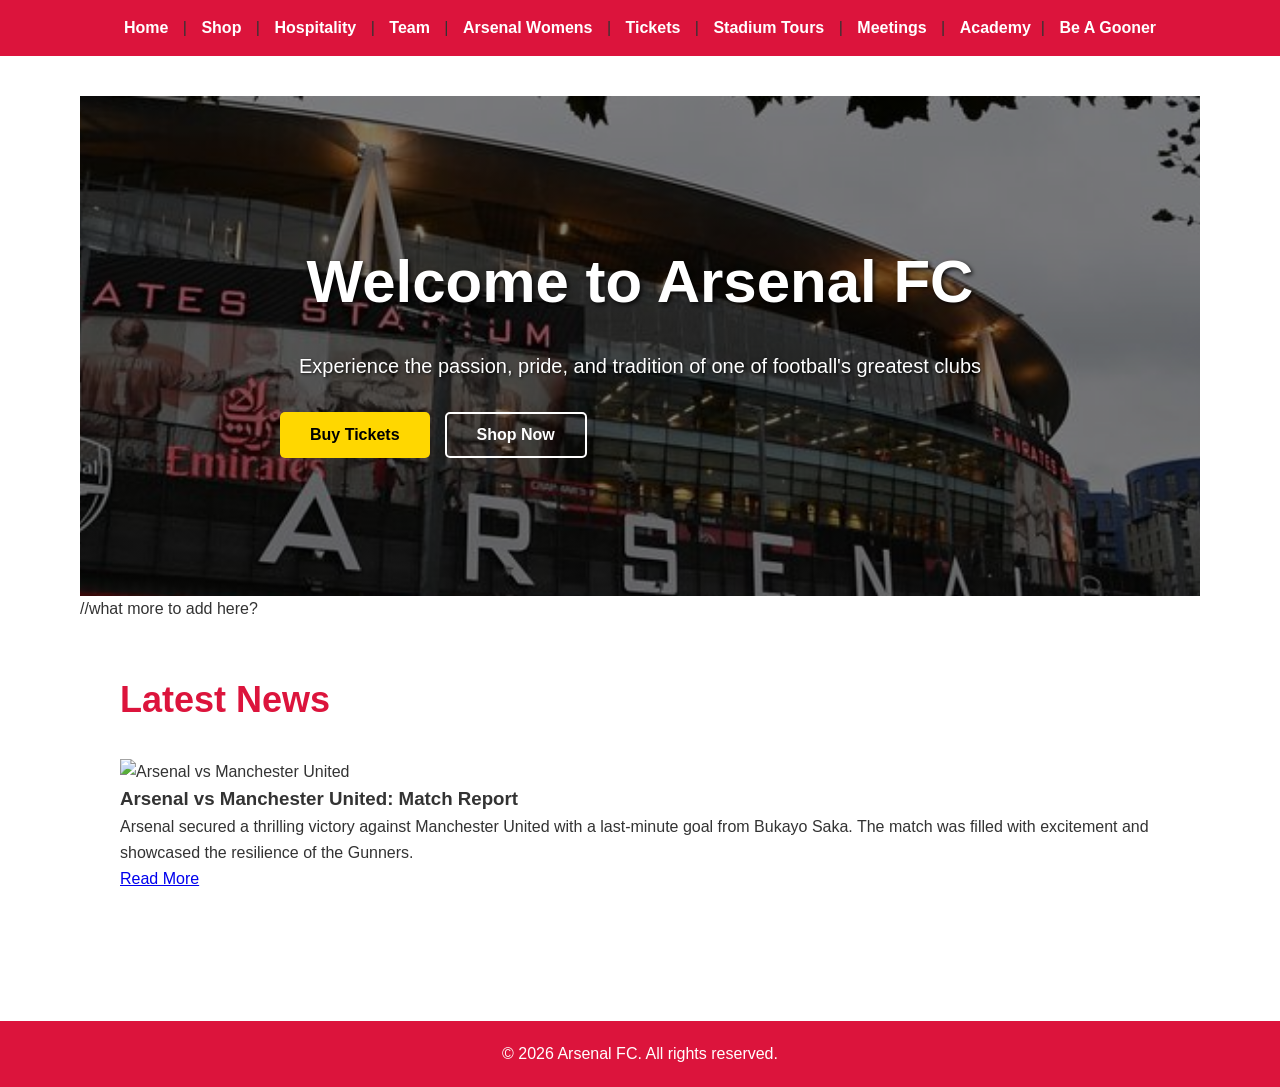
==== index.html @ 23698ad8 "adding pictures" ====
<!DOCTYPE html>
<html lang="en">
<head>
  <meta charset="UTF-8">
  <title>Home - Arsenal Website</title>
  <link rel="stylesheet" href="style.css">
</head>
<body>
  <nav>
    <a href="index.html">Home</a> |
    <a href="shop.html">Shop</a> |
    <a href="hospitality.html">Hospitality</a> |
    <a href="team.html">Team</a> |
    <a href="arsenal-womens.html">Arsenal Womens</a> |
    <a href="tickets.html">Tickets</a> |
    <a href="stadium-tours.html">Stadium Tours</a> |
    <a href="meetings.html">Meetings</a> |
    <a href="Academy.html">Academy</a>|
    <a href="Be A Gunner.html">Be A Gooner</a>
  </nav>
  
  <main>
    <!-- Hero Section -->
    <section class="hero">
      <div class="hero-content">
        <h1>Welcome to Arsenal FC</h1>
        <p>Experience the passion, pride, and tradition of one of football's greatest clubs</p>
        <div class="cta-buttons">
          <button class="btn btn-primary"><a href="tickets.html">Buy Tickets</a></button>
          <button class="btn btn-secondary"><a href="shop.html">Shop Now</a></button>
        </div>
      </div>
      <img src="/images/Arsenal emirates stadium 2021 ✌️😍.jpeg" alt="Arsenal Stadium" class="hero-image">
    </section>
    //what more to add here?
    <!-- Latest News Section -->
    <section class="latest-news">
      <h2>Latest News</h2>
      <div class="news-cards">
        <div class="news-card">
          <img src="/images/Arsenal vs Manchester United 2023.jpeg" alt="Arsenal vs Manchester United">
          <h3>Arsenal vs Manchester United: Match Report</h3>
          <p>Arsenal secured a thrilling victory against Manchester United with a last-minute goal from Bukayo Saka. The match was filled with excitement and showcased the resilience of the Gunners.</p>
          <a href="news1.html">Read More</a>
        </div>
      </div>
    </section>
  </main>

  <footer>
    <p>&copy; 2026 Arsenal FC. All rights reserved.</p>
  </footer>
</body>
</html>
---- style.css ----
/* ===== UNIVERSAL STYLES ===== */
* {
  margin: 0;
  padding: 0;
  box-sizing: border-box;
}

body {
  font-family: Arial, sans-serif;
  line-height: 1.6;
  color: #333;
}

/* ===== NAVIGATION STYLES ===== */
nav {
  background-color: #DC143C;
  padding: 15px;
  text-align: center;
}

nav a {
  color: white;
  text-decoration: none;
  margin: 0 10px;
  font-weight: bold;
}

nav a:hover {
  color: #FFD700;
}

/* ===== MAIN CONTENT ===== */
main {
  padding: 40px;
  max-width: 1200px;
  margin: 0 auto;
}

/* ===== HERO SECTION ===== */
.hero {
  display: flex;
  align-items: center;
  justify-content: center;
  background: linear-gradient(rgba(0, 0, 0, 0.5), rgba(0, 0, 0, 0.5)), url('images/Arsenal emirates stadium 2021 ✌️😍.jpeg') center/cover;
  background-attachment: fixed;
  color: white;
  padding: 100px 40px;
  min-height: 500px;
  text-align: center;
}

.hero-content {
  flex: 1;
  padding: 0 40px;
  max-width: 800px;
}

.hero h1 {
  font-size: 60px;
  margin-bottom: 20px;
  text-shadow: 2px 2px 4px rgba(0, 0, 0, 0.8);
}

.hero p {
  font-size: 20px;
  margin-bottom: 30px;
  text-shadow: 1px 1px 3px rgba(0, 0, 0, 0.8);
}

.hero-image {
  display: none;
}

/* ===== BUTTONS ===== */
.cta-buttons {
  display: flex;
  gap: 15px;
}

.btn {
  padding: 12px 30px;
  font-size: 16px;
  border: none;
  cursor: pointer;
  border-radius: 5px;
  font-weight: bold;
}

.btn a {
  text-decoration: none;
  color: inherit;
}

.btn-primary {
  background-color: #FFD700;
  color:  HEX #EF0107, RGB (239, 1, 7), CMYK (0, 100, 97, 6), Pantone PMS 2347 C;
}

.btn-primary:hover {
  background-color: #FFC700;
}

.btn-secondary {
  background-color: transparent;
  color: white;
  border: 2px solid white;
}

.btn-secondary:hover {
  background-color: white;
  color: #DC143C;
}

/* ===== SECTIONS ===== */
section {
  padding: 50px 40px;
}

section h2 {
  font-size: 36px;
  margin-bottom: 30px;
  color: #DC143C;
}

/* ===== QUICK LINKS SECTION ===== */
.quick-links {
  background-color: #f9f9f9;
}

.links-grid {
  display: grid;
  grid-template-columns: repeat(auto-fit, minmax(250px, 1fr));
  gap: 20px;
}

.link-card {
  background: white;
  padding: 30px;
  border-radius: 8px;
  box-shadow: 0 2px 10px rgba(0,0,0,0.1);
  transition: transform 0.3s;
  border-top: 4px solid #DC143C;
}

.link-card:hover {
  transform: translateY(-5px);
  box-shadow: 0 5px 20px rgba(0,0,0,0.2);
}

.link-card h3 {
  color: #DC143C;
  margin-bottom: 10px;
}

.link-card a {
  color: #DC143C;
  text-decoration: none;
  font-weight: bold;
  display: inline-block;
  margin-top: 15px;
}

.link-card a:hover {
  color: #B22234;
}

/* ===== UPCOMING MATCHES SECTION ===== */
.upcoming-matches {
  background-color: white;
}

.match-list {
  display: grid;
  grid-template-columns: repeat(auto-fit, minmax(280px, 1fr));
  gap: 20px;
}

.match-card {
  background: white;
  border-left: 5px solid #DC143C;
  padding: 20px;
  border-radius: 5px;
  box-shadow: 0 2px 5px rgba(0,0,0,0.1);
}

.match-date {
  color: #DC143C;
  font-weight: bold;
  margin-bottom: 10px;
}

.match-teams {
  font-size: 18px;
  font-weight: bold;
  color: #DC143C;
  margin-bottom: 8px;
}

.match-competition {
  color: #666;
  font-size: 14px;
}

/* ===== PHOTO GALLERY SECTION ===== */
.photo-gallery {
  background-color: #f9f9f9;
}

.gallery-grid {
  display: grid;
  grid-template-columns: repeat(auto-fit, minmax(280px, 1fr));
  gap: 20px;
}

.gallery-item {
  border-radius: 8px;
  overflow: hidden;
  box-shadow: 0 2px 10px rgba(0,0,0,0.15);
  transition: transform 0.3s, box-shadow 0.3s;
}

.gallery-item:hover {
  transform: scale(1.05);
  box-shadow: 0 5px 20px rgba(0,0,0,0.25);
}

.gallery-item img {
  width: 100%;
  height: 250px;
  object-fit: cover;
  display: block;
}

.gallery-item h3 {
  padding: 15px;
  background: white;
  color: #DC143C;
  margin: 0;
  text-align: center;
  font-size: 16px;
  font-weight: bold;
}

/* ===== FEATURED NEWS SECTION ===== */
.featured-news {
  background-color: #f4f4f4;
}

.featured-news article {
  background: white;
  padding: 30px;
  border-radius: 8px;
  box-shadow: 0 2px 5px rgba(0,0,0,0.1);
}

.featured-news h3 {
  margin-bottom: 10px;
  color: #DC143C;
}

.featured-news a {
  color: #DC143C;
  text-decoration: none;
  font-weight: bold;
}

.featured-news a:hover {
  text-decoration: underline;
}

.news-image {
  width: 100%;
  height: 300px;
  object-fit: cover;
  border-radius: 5px;
  margin-bottom: 20px;
}

/* ===== FEATURED PLAYERS SECTION ===== */
.featured-players {
  background-color: #f9f9f9;
}

.players-grid {
  display: grid;
  grid-template-columns: repeat(auto-fit, minmax(220px, 1fr));
  gap: 25px;
}

.player-card {
  background: white;
  border-radius: 8px;
  overflow: hidden;
  box-shadow: 0 2px 10px rgba(0,0,0,0.1);
  transition: transform 0.3s;
  text-align: center;
  position: relative;
  border-top: 4px solid #DC143C;
}

.player-card:hover {
  transform: translateY(-10px);
  box-shadow: 0 5px 20px rgba(0,0,0,0.2);
}

.player-card img {
  width: 100%;
  height: 250px;
  object-fit: cover;
  display: block;
}

.player-card h3 {
  color: #DC143C;
  margin: 15px 0 5px 0;
  font-size: 18px;
}

.player-card p {
  color: #666;
  margin: 0 0 10px 0;
  font-weight: bold;
}

.player-card .number {
  display: inline-block;
  background-color: #DC143C;
  color: white;
  padding: 8px 15px;
  border-radius: 50%;
  font-weight: bold;
  font-size: 18px;
  margin-bottom: 15px;
}

/* ===== FOOTER ===== */
footer {
  background-color: #DC143C;
  color: white;
  text-align: center;
  padding: 20px;
  margin-top: 40px;
}
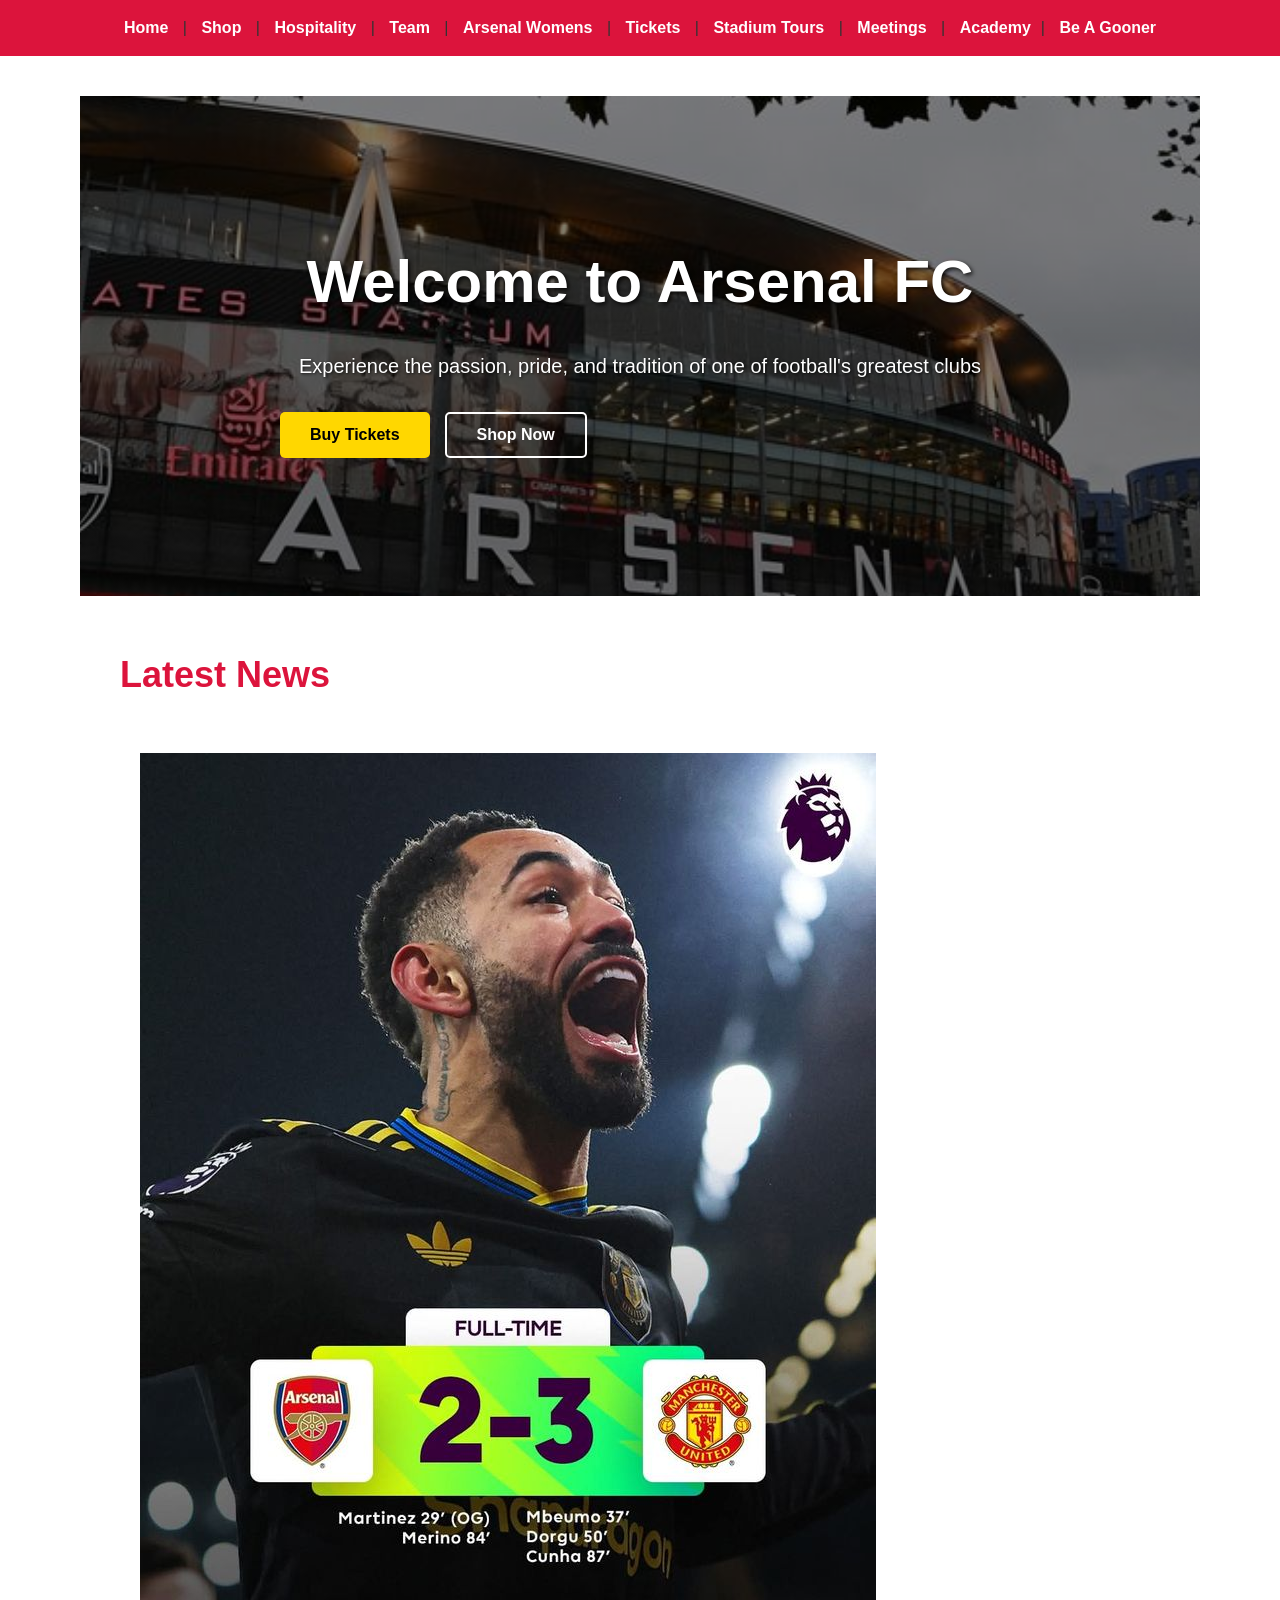
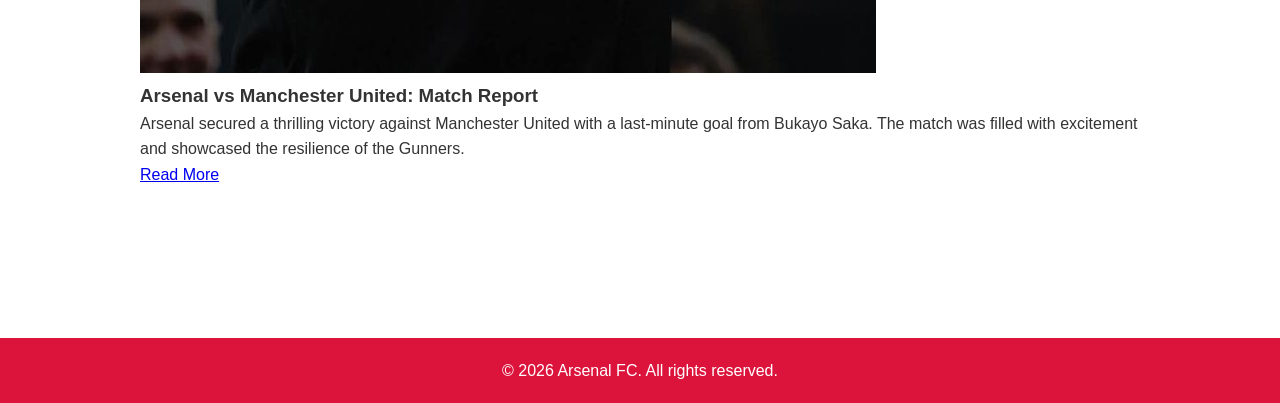
==== commit a8d71b53: "adding news section" ====
--- a/index.html
+++ b/index.html
@@ -32,13 +32,12 @@
       </div>
       <img src="/images/Arsenal emirates stadium 2021 ✌️😍.jpeg" alt="Arsenal Stadium" class="hero-image">
     </section>
-    //what more to add here?
     <!-- Latest News Section -->
     <section class="latest-news">
       <h2>Latest News</h2>
       <div class="news-cards">
         <div class="news-card">
-          <img src="/images/Arsenal vs Manchester United 2023.jpeg" alt="Arsenal vs Manchester United">
+          <img src="/images/download (3).jpeg" alt="Arsenal vs Manchester United">
           <h3>Arsenal vs Manchester United: Match Report</h3>
           <p>Arsenal secured a thrilling victory against Manchester United with a last-minute goal from Bukayo Saka. The match was filled with excitement and showcased the resilience of the Gunners.</p>
           <a href="news1.html">Read More</a>
--- a/style.css
+++ b/style.css
@@ -341,3 +341,10 @@
   padding: 20px;
   margin-top: 40px;
 }
+/* ===== news cards== */
+.news-cards {
+  display: grid;
+  grid-template-columns: repeat(auto-fit, minmax(300px, 1fr));
+  gap: 20px;
+  padding: 20px;
+}
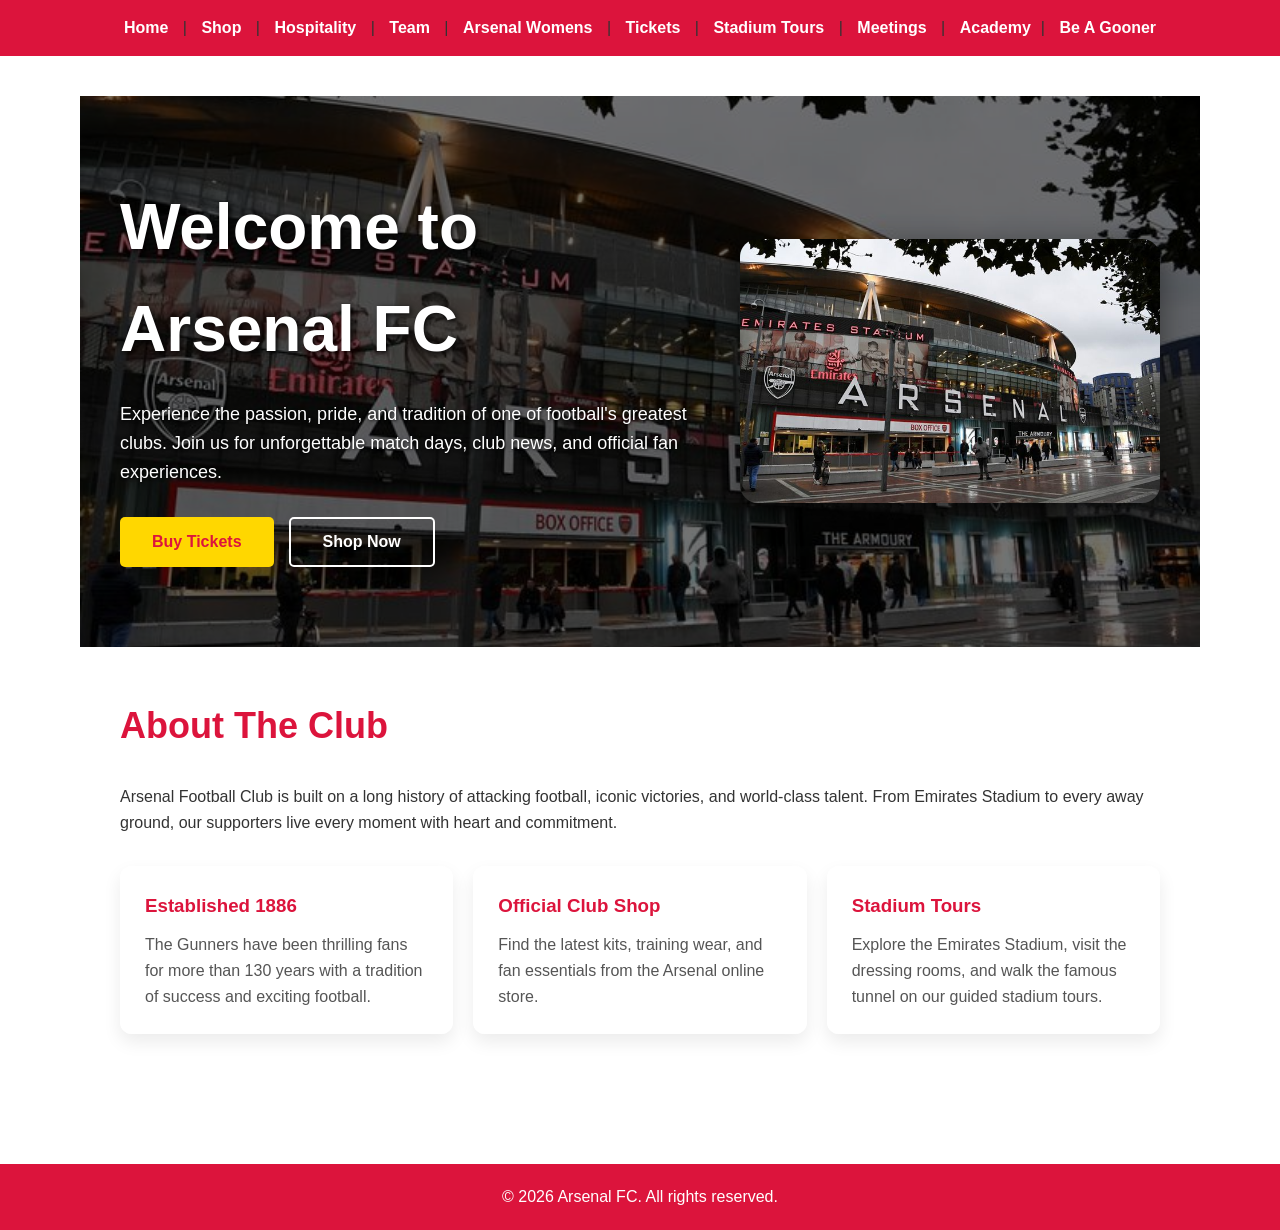
==== commit d477add1: "Adding of club overview" ====
--- a/index.html
+++ b/index.html
@@ -24,24 +24,36 @@
     <section class="hero">
       <div class="hero-content">
         <h1>Welcome to Arsenal FC</h1>
-        <p>Experience the passion, pride, and tradition of one of football's greatest clubs</p>
+        <p>Experience the passion, pride, and tradition of one of football's greatest clubs. Join us for unforgettable match days, club news, and official fan experiences.</p>
         <div class="cta-buttons">
           <button class="btn btn-primary"><a href="tickets.html">Buy Tickets</a></button>
           <button class="btn btn-secondary"><a href="shop.html">Shop Now</a></button>
         </div>
       </div>
-      <img src="/images/Arsenal emirates stadium 2021 ✌️😍.jpeg" alt="Arsenal Stadium" class="hero-image">
+      <img src="images/Arsenal emirates stadium 2021 ✌️😍.jpeg" alt="Arsenal Stadium" class="hero-image">
     </section>
-    <!-- Latest News Section -->
-    <section class="latest-news">
-      <h2>Latest News</h2>
-      <div class="news-cards">
-        <div class="news-card">
-          <img src="/images/download (3).jpeg" alt="Arsenal vs Manchester United">
-          <h3>Arsenal vs Manchester United: Match Report</h3>
-          <p>Arsenal secured a thrilling victory against Manchester United with a last-minute goal from Bukayo Saka. The match was filled with excitement and showcased the resilience of the Gunners.</p>
-          <a href="news1.html">Read More</a>
+
+    <!-- Club Overview -->
+    <section class="club-overview">
+      <h2>About The Club</h2>
+      <p>Arsenal Football Club is built on a long history of attacking football, iconic victories, and world-class talent. From Emirates Stadium to every away ground, our supporters live every moment with heart and commitment.</p>
+      <div class="overview-grid">
+        <div class="overview-card">
+          <h3>Established 1886</h3>
+          <p>The Gunners have been thrilling fans for more than 130 years with a tradition of success and exciting football.</p>
         </div>
+        <div class="overview-card">
+          <h3>Official Club Shop</h3>
+          <p>Find the latest kits, training wear, and fan essentials from the Arsenal online store.</p>
+        </div>
+        <div class="overview-card">
+          <h3>Stadium Tours</h3>
+          <p>Explore the Emirates Stadium, visit the dressing rooms, and walk the famous tunnel on our guided stadium tours.</p>
+        </div>
+      </div>
+    </section>
+
+   
       </div>
     </section>
   </main>
--- a/style.css
+++ b/style.css
@@ -41,49 +41,60 @@
   display: flex;
   align-items: center;
   justify-content: center;
-  background: linear-gradient(rgba(0, 0, 0, 0.5), rgba(0, 0, 0, 0.5)), url('images/Arsenal emirates stadium 2021 ✌️😍.jpeg') center/cover;
-  background-attachment: fixed;
-  color: white;
-  padding: 100px 40px;
-  min-height: 500px;
-  text-align: center;
+  gap: 40px;
+  background: linear-gradient(rgba(0, 0, 0, 0.55), rgba(0, 0, 0, 0.55)), url('images/Arsenal emirates stadium 2021 ✌️😍.jpeg') center/cover;
+  color: white;
+  padding: 80px 40px;
+  min-height: 520px;
+  text-align: left;
 }
 
 .hero-content {
   flex: 1;
-  padding: 0 40px;
-  max-width: 800px;
+  max-width: 700px;
 }
 
 .hero h1 {
-  font-size: 60px;
+  font-size: clamp(40px, 5vw, 64px);
   margin-bottom: 20px;
-  text-shadow: 2px 2px 4px rgba(0, 0, 0, 0.8);
+  text-shadow: 2px 2px 6px rgba(0, 0, 0, 0.85);
 }
 
 .hero p {
-  font-size: 20px;
+  font-size: 18px;
   margin-bottom: 30px;
+  max-width: 620px;
   text-shadow: 1px 1px 3px rgba(0, 0, 0, 0.8);
 }
 
 .hero-image {
-  display: none;
+  width: 420px;
+  max-width: 45%;
+  border-radius: 18px;
+  box-shadow: 0 10px 30px rgba(0, 0, 0, 0.45);
+  display: block;
 }
 
 /* ===== BUTTONS ===== */
 .cta-buttons {
   display: flex;
+  flex-wrap: wrap;
   gap: 15px;
 }
 
 .btn {
-  padding: 12px 30px;
+  padding: 14px 32px;
   font-size: 16px;
   border: none;
   cursor: pointer;
   border-radius: 5px;
   font-weight: bold;
+  transition: transform 0.2s ease, box-shadow 0.2s ease;
+}
+
+.btn:hover {
+  transform: translateY(-2px);
+  box-shadow: 0 8px 18px rgba(0, 0, 0, 0.18);
 }
 
 .btn a {
@@ -93,11 +104,63 @@
 
 .btn-primary {
   background-color: #FFD700;
-  color:  HEX #EF0107, RGB (239, 1, 7), CMYK (0, 100, 97, 6), Pantone PMS 2347 C;
+  color: #DC143C;
 }
 
 .btn-primary:hover {
-  background-color: #FFC700;
+  background-color: #FFC400;
+}
+
+.btn-secondary {
+  background-color: transparent;
+  color: white;
+  border: 2px solid white;
+}
+
+.btn-secondary:hover {
+  background-color: white;
+  color: #DC143C;
+}
+
+/* ===== CLUB OVERVIEW ===== */
+.club-overview .overview-grid {
+  display: grid;
+  grid-template-columns: repeat(auto-fit, minmax(240px, 1fr));
+  gap: 20px;
+  margin-top: 30px;
+}
+
+.overview-card {
+  background: rgba(255, 255, 255, 0.95);
+  padding: 25px;
+  border-radius: 12px;
+  box-shadow: 0 8px 18px rgba(0, 0, 0, 0.08);
+}
+
+.overview-card h3 {
+  margin-bottom: 12px;
+  color: #DC143C;
+}
+
+.overview-card p {
+  color: #555;
+}
+
+@media (max-width: 900px) {
+  .hero {
+    flex-direction: column;
+    text-align: center;
+    padding: 60px 20px;
+  }
+
+  .hero-image {
+    max-width: 100%;
+    width: auto;
+  }
+
+  nav {
+    padding: 20px 10px;
+  }
 }
 
 .btn-secondary {
@@ -117,7 +180,7 @@
 }
 
 section h2 {
-  font-size: 36px;
+  font-size: clamp(28px, 3vw, 36px);
   margin-bottom: 30px;
   color: #DC143C;
 }
@@ -342,7 +405,7 @@
   margin-top: 40px;
 }
 /* ===== news cards== */
-.news-cards {
+.news-card {
   display: grid;
   grid-template-columns: repeat(auto-fit, minmax(300px, 1fr));
   gap: 20px;
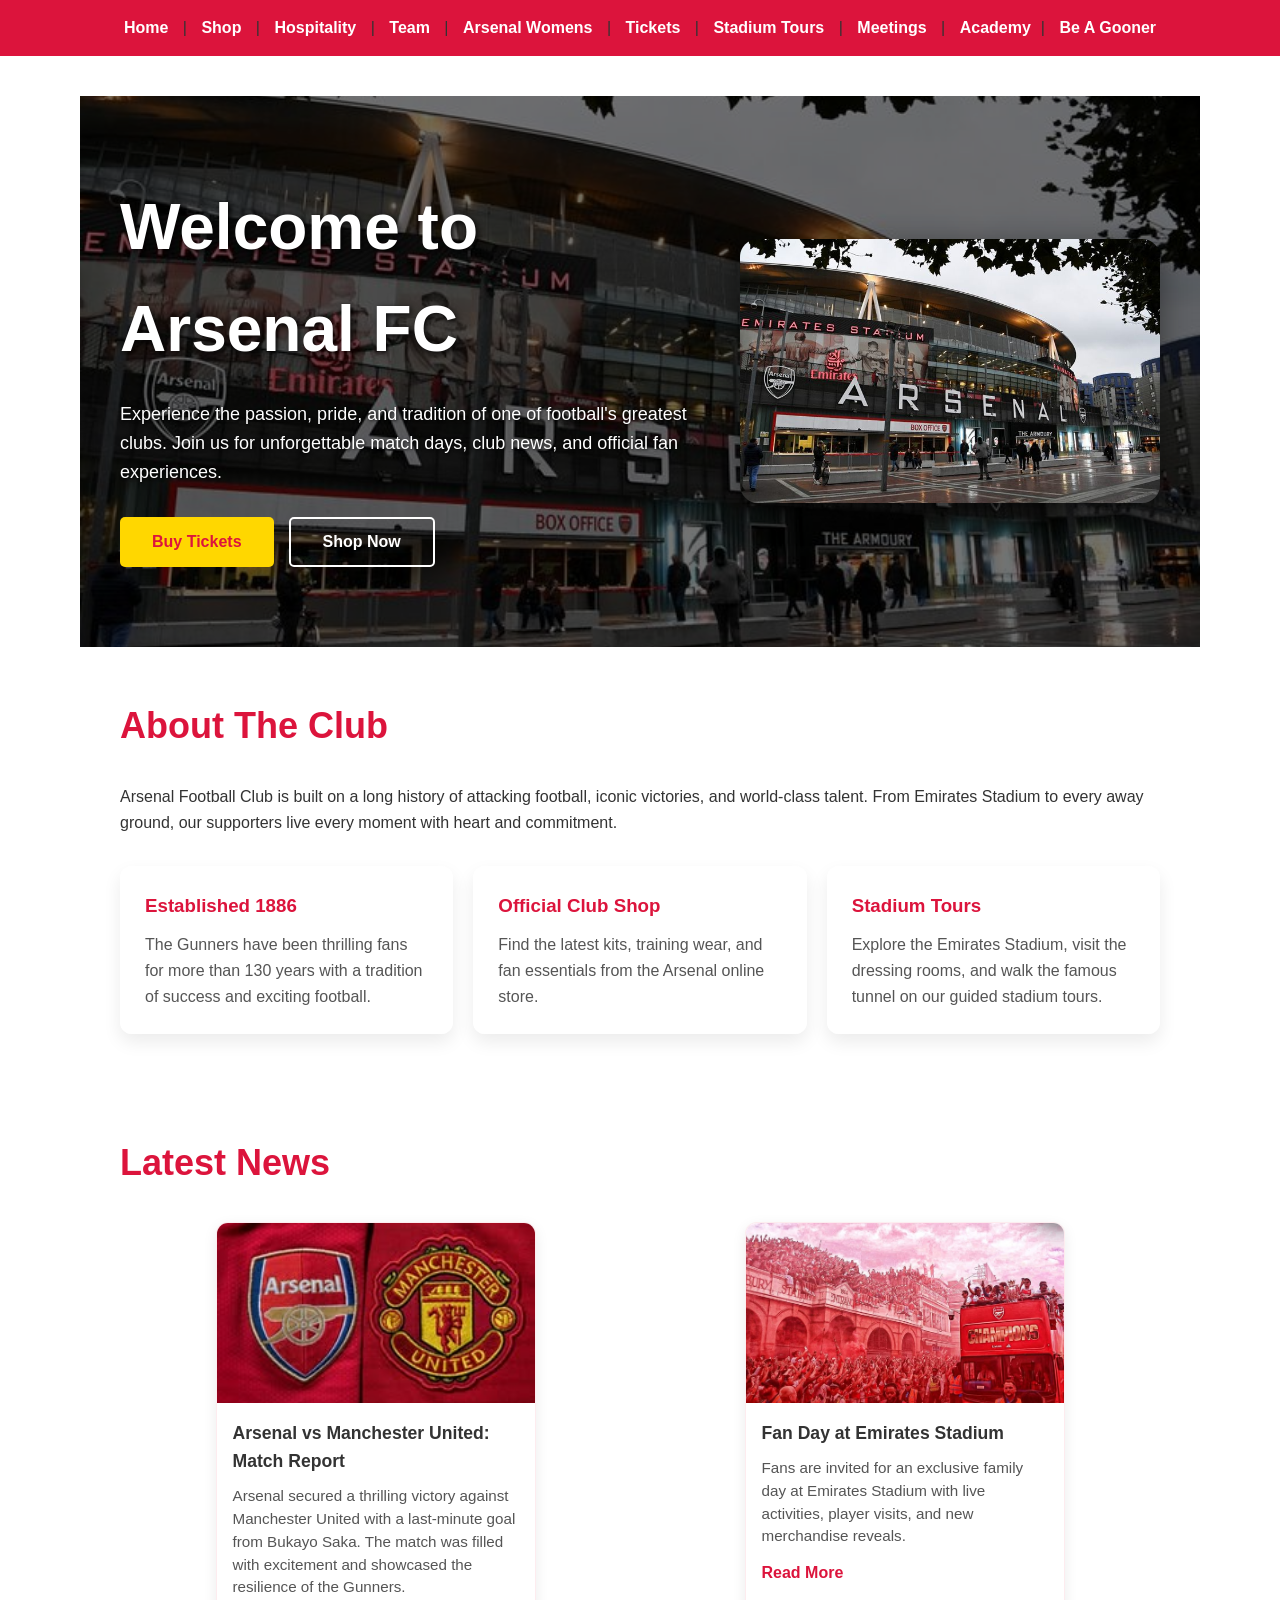
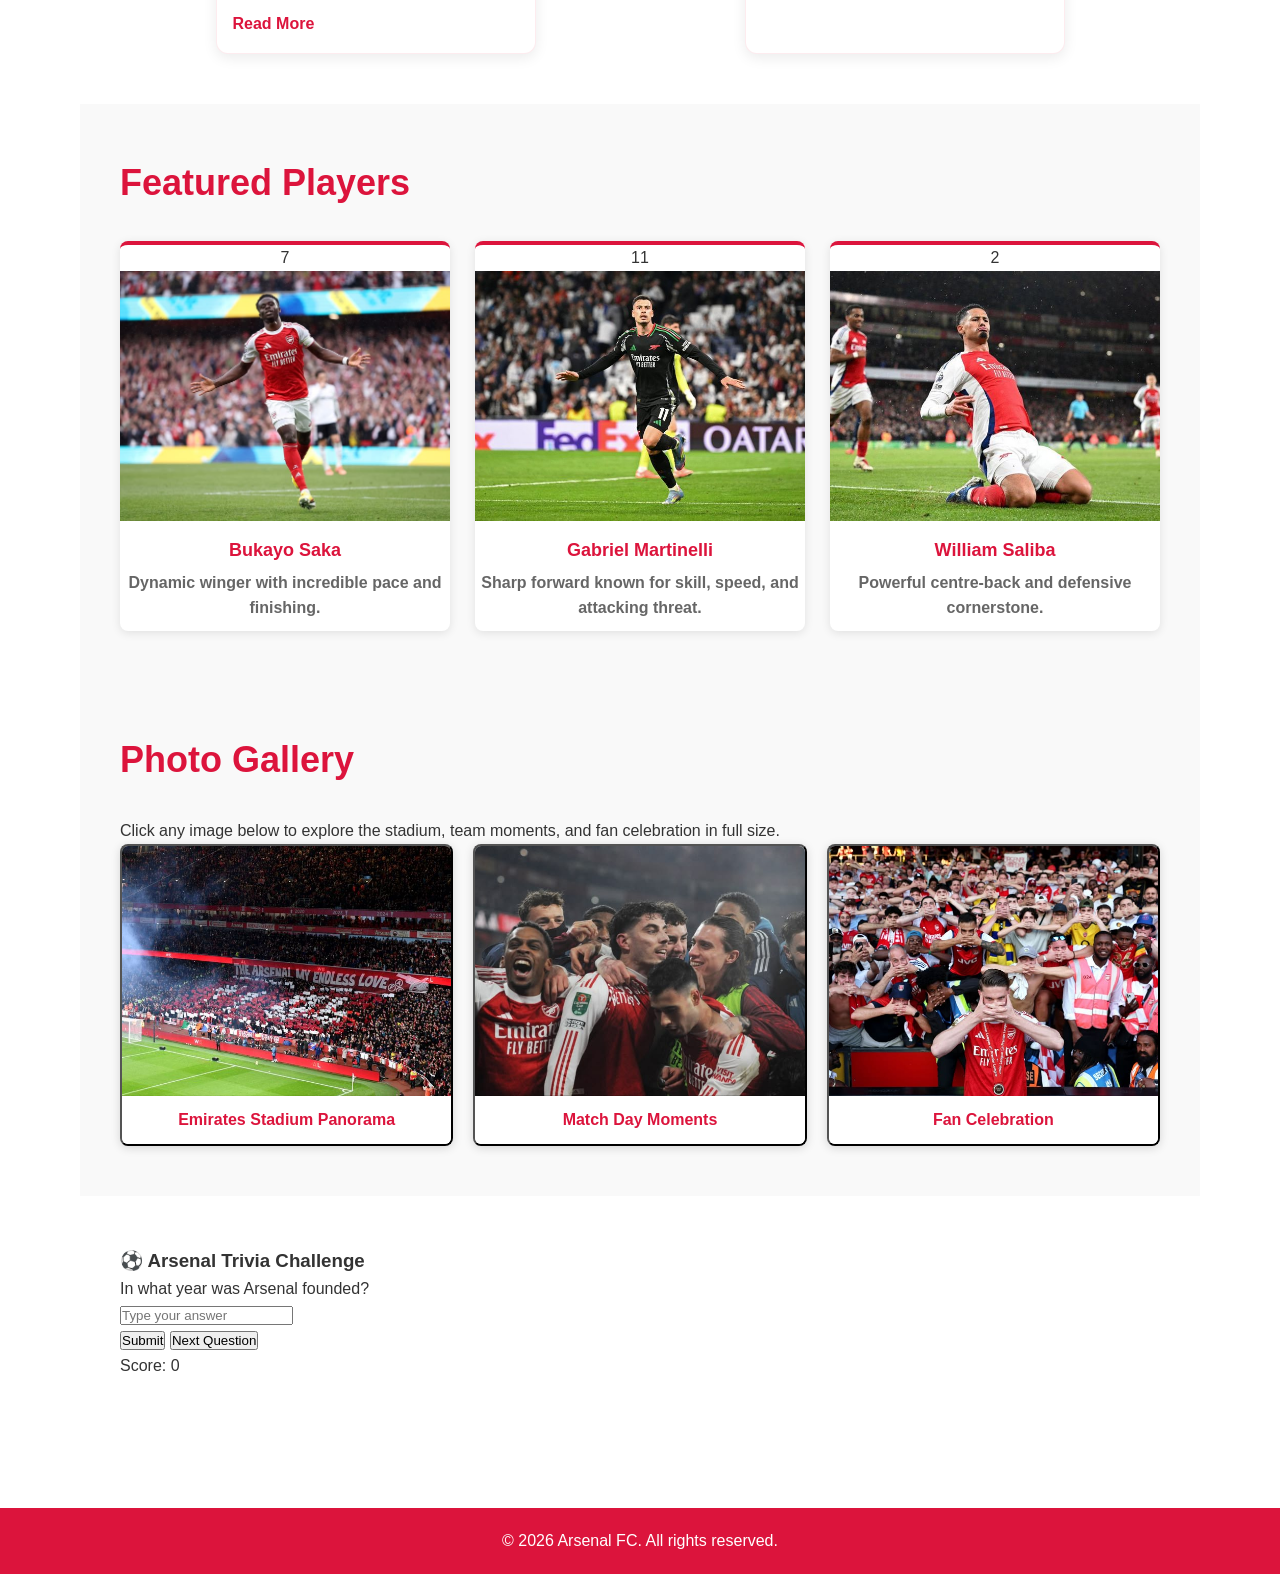
==== commit d0898b4f: "Adding picyures" ====
--- a/index.html
+++ b/index.html
@@ -52,14 +52,197 @@
         </div>
       </div>
     </section>
-
-   
-      </div>
-    </section>
+    <!-- Latest News Section -->
+     <!-- can the cards be smaller? can you fix it-->
+    <section class="latest-news">
+      <h2>Latest News</h2>
+      <div class="news-cards">
+        <article class="news-card">
+          <img src="images/'Way off it' - Man Utd and Arsenal urged to___.jpeg" alt="Arsenal vs Manchester United">
+          <div class="news-copy">
+            <h3>Arsenal vs Manchester United: Match Report</h3>
+            <p>Arsenal secured a thrilling victory against Manchester United with a last-minute goal from Bukayo Saka. The match was filled with excitement and showcased the resilience of the Gunners.</p>
+            <a href="news1.html">Read More</a>
+          </div>
+        </article>
+        <article class="news-card">
+          <img src="images/download (55).jpeg" alt="Emirates Stadium atmosphere">
+          <div class="news-copy">
+            <h3>Fan Day at Emirates Stadium</h3>
+            <p>Fans are invited for an exclusive family day at Emirates Stadium with live activities, player visits, and new merchandise reveals.</p>
+            <a href="news2.html">Read More</a>
+          </div>
+        </article>
+      </div>
+    </section>
+
+    <section class="featured-players">
+      <h2>Featured Players</h2>
+      <div class="players-grid">
+        <div class="player-card">
+          <span class="player-number">7</span>
+          <img src="images/bukayo saka.jpeg" alt="Bukayo Saka">
+          <h3>Bukayo Saka</h3>
+          <p>Dynamic winger with incredible pace and finishing.</p>
+        </div>
+        <div class="player-card">
+          <span class="player-number">11</span>
+          <img src="images/download (53).jpeg" alt="Gabriel Martinelli">
+          <h3>Gabriel Martinelli</h3>
+          <p>Sharp forward known for skill, speed, and attacking threat.</p>
+        </div>
+        <div class="player-card">
+          <span class="player-number">2</span>
+          <img src="images/Saliba.jpeg" alt="William Saliba">
+          <h3>William Saliba</h3>
+          <p>Powerful centre-back and defensive cornerstone.</p>
+        </div>
+      </div>
+    </section>
+
+    <section class="photo-gallery">
+      <h2>Photo Gallery</h2>
+      <p>Click any image below to explore the stadium, team moments, and fan celebration in full size.</p>
+      <div class="gallery-grid">
+        <button class="gallery-item" data-image="images/Arsenal emirates stadium 2021 ✌️😍.jpeg" data-title="Emirates Stadium Panorama">
+          <img src="images/download (54).jpeg" alt="Emirates Stadium Panorama">
+          <h3>Emirates Stadium Panorama</h3>
+        </button>
+        <button class="gallery-item" data-image="images/download (3).jpeg" data-title="Match Day Moments">
+          <img src="images/My f_cking football club_ ❤️🤍.jpeg" alt="Match Day Moments">
+          <h3>Match Day Moments</h3>
+        </button>
+        <button class="gallery-item" data-image="images/Emirates stadium Arsenal.jpeg" data-title="Fan Celebration">
+          <img src="images/COLD_ 🥶🇸🇪.jpeg" alt="Fan Celebration">
+          <h3>Fan Celebration</h3>
+        </button>
+      </div>
+    </section>
+
+<section class="fan-zone">
+    <div class="fan-card">
+        <h3>⚽ Arsenal Trivia Challenge</h3>
+
+        <p id="question"></p>
+
+        <input type="text" id="answer" placeholder="Type your answer">
+
+        <br>
+
+        <button onclick="checkAnswer()">Submit</button>
+        <button onclick="nextQuestion()">Next Question</button>
+
+        <p id="result"></p>
+
+        <div id="score">
+            Score: <span id="scoreValue">0</span>
+        </div>
+    </div>
+</section>
+
+<script>
+const trivia = [
+    {
+        question: "In what year was Arsenal founded?",
+        answer: "1886"
+    },
+    {
+        question: "What is Arsenal's home stadium called?",
+        answer: "emirates stadium"
+    },
+    {
+        question: "Which city is Arsenal based in?",
+        answer: "london"
+    },
+    {
+        question: "What are Arsenal fans often called?",
+        answer: "gunners"
+    },
+    {
+        question: "What color is Arsenal's traditional home kit?",
+        answer: "red"
+    }
+];
+
+let currentQuestion = 0;
+let score = 0;
+
+function loadQuestion() {
+    document.getElementById("question").textContent =
+        trivia[currentQuestion].question;
+}
+
+function checkAnswer() {
+    const userAnswer =
+        document.getElementById("answer").value.toLowerCase().trim();
+
+    const result = document.getElementById("result");
+
+    if (userAnswer === trivia[currentQuestion].answer) {
+        result.textContent = "✅ Correct!";
+        result.className = "correct";
+        score++;
+        document.getElementById("scoreValue").textContent = score;
+    } else {
+        result.textContent =
+            "❌ Incorrect. Correct answer: " +
+            trivia[currentQuestion].answer;
+        result.className = "incorrect";
+    }
+}
+
+function nextQuestion() {
+    currentQuestion = Math.floor(Math.random() * trivia.length);
+
+    document.getElementById("answer").value = "";
+    document.getElementById("result").textContent = "";
+
+    loadQuestion();
+}
+
+loadQuestion();
+</script>
   </main>
+
+  <div class="gallery-overlay hidden" id="galleryOverlay">
+    <div class="gallery-modal">
+      <button class="gallery-close" id="galleryClose">×</button>
+      <img id="galleryOverlayImage" src="" alt="Gallery Preview">
+      <p id="galleryOverlayCaption"></p>
+    </div>
+  </div>
 
   <footer>
     <p>&copy; 2026 Arsenal FC. All rights reserved.</p>
   </footer>
+
+  <script>
+    const galleryItems = document.querySelectorAll('.gallery-item');
+    const overlay = document.getElementById('galleryOverlay');
+    const overlayImage = document.getElementById('galleryOverlayImage');
+    const overlayCaption = document.getElementById('galleryOverlayCaption');
+    const galleryClose = document.getElementById('galleryClose');
+
+    galleryItems.forEach(item => {
+      item.addEventListener('click', () => {
+        const src = item.dataset.image;
+        const title = item.dataset.title;
+        overlayImage.src = src;
+        overlayImage.alt = title;
+        overlayCaption.textContent = title;
+        overlay.classList.remove('hidden');
+      });
+    });
+
+    galleryClose.addEventListener('click', () => {
+      overlay.classList.add('hidden');
+    });
+
+    overlay.addEventListener('click', event => {
+      if (event.target === overlay) {
+        overlay.classList.add('hidden');
+      }
+    });
+  </script>
 </body>
 </html>
--- a/style.css
+++ b/style.css
@@ -65,6 +65,26 @@
   margin-bottom: 30px;
   max-width: 620px;
   text-shadow: 1px 1px 3px rgba(0, 0, 0, 0.8);
+}
+
+.hero-tag {
+  display: inline-block;
+  margin-bottom: 18px;
+  padding: 8px 16px;
+  border-radius: 999px;
+  background: rgba(255, 255, 255, 0.15);
+  color: #FFD700;
+  border: 1px solid rgba(255, 255, 255, 0.35);
+  text-transform: uppercase;
+  font-size: 13px;
+  letter-spacing: 0.08em;
+}
+
+.hero-image-frame {
+  display: flex;
+  justify-content: center;
+  align-items: center;
+  width: 420px;
 }
 
 .hero-image {
@@ -404,10 +424,105 @@
   padding: 20px;
   margin-top: 40px;
 }
-/* ===== news cards== */
+
+.gallery-overlay {
+  position: fixed;
+  inset: 0;
+  display: flex;
+  align-items: center;
+  justify-content: center;
+  background: rgba(0, 0, 0, 0.85);
+  padding: 20px;
+  z-index: 100;
+}
+
+.gallery-modal {
+  position: relative;
+  max-width: 1000px;
+  width: 100%;
+  background: #111;
+  padding: 20px;
+  border-radius: 16px;
+  box-shadow: 0 20px 60px rgba(0, 0, 0, 0.5);
+}
+
+.gallery-close {
+  position: absolute;
+  top: 18px;
+  right: 18px;
+  width: 42px;
+  height: 42px;
+  border: none;
+  border-radius: 50%;
+  background: rgba(255, 255, 255, 0.1);
+  color: white;
+  font-size: 28px;
+  cursor: pointer;
+}
+
+.gallery-modal img {
+  width: 100%;
+  height: auto;
+  display: block;
+  border-radius: 12px;
+}
+
+.gallery-modal p {
+  margin-top: 16px;
+  color: white;
+  font-size: 18px;
+  text-align: center;
+}
+
+.hidden {
+  display: none;
+}
+
+.news-cards {
+  display: grid;
+  grid-template-columns: repeat(auto-fit, minmax(260px, 1fr));
+  gap: 18px;
+}
+
 .news-card {
-  display: grid;
-  grid-template-columns: repeat(auto-fit, minmax(300px, 1fr));
-  gap: 20px;
-  padding: 20px;
-}+  background: white;
+  border-radius: 12px;
+  overflow: hidden;
+  box-shadow: 0 4px 14px rgba(0, 0, 0, 0.08);
+  border: 1px solid rgba(220, 20, 60, 0.08);
+  max-width: 320px;
+  margin: 0 auto;
+}
+
+.news-card img {
+  width: 100%;
+  height: 180px;
+  object-fit: cover;
+  display: block;
+}
+
+.news-copy {
+  padding: 16px;
+}
+
+.news-copy h3 {
+  margin-bottom: 10px;
+  font-size: 1.1rem;
+}
+
+.news-copy p {
+  margin-bottom: 12px;
+  color: #555;
+  font-size: 0.95rem;
+  line-height: 1.5;
+}
+
+.news-copy a {
+  color: #DC143C;
+  font-weight: bold;
+  text-decoration: none;
+}
+
+.news-copy a:hover {
+  text-decoration: underline;
+}
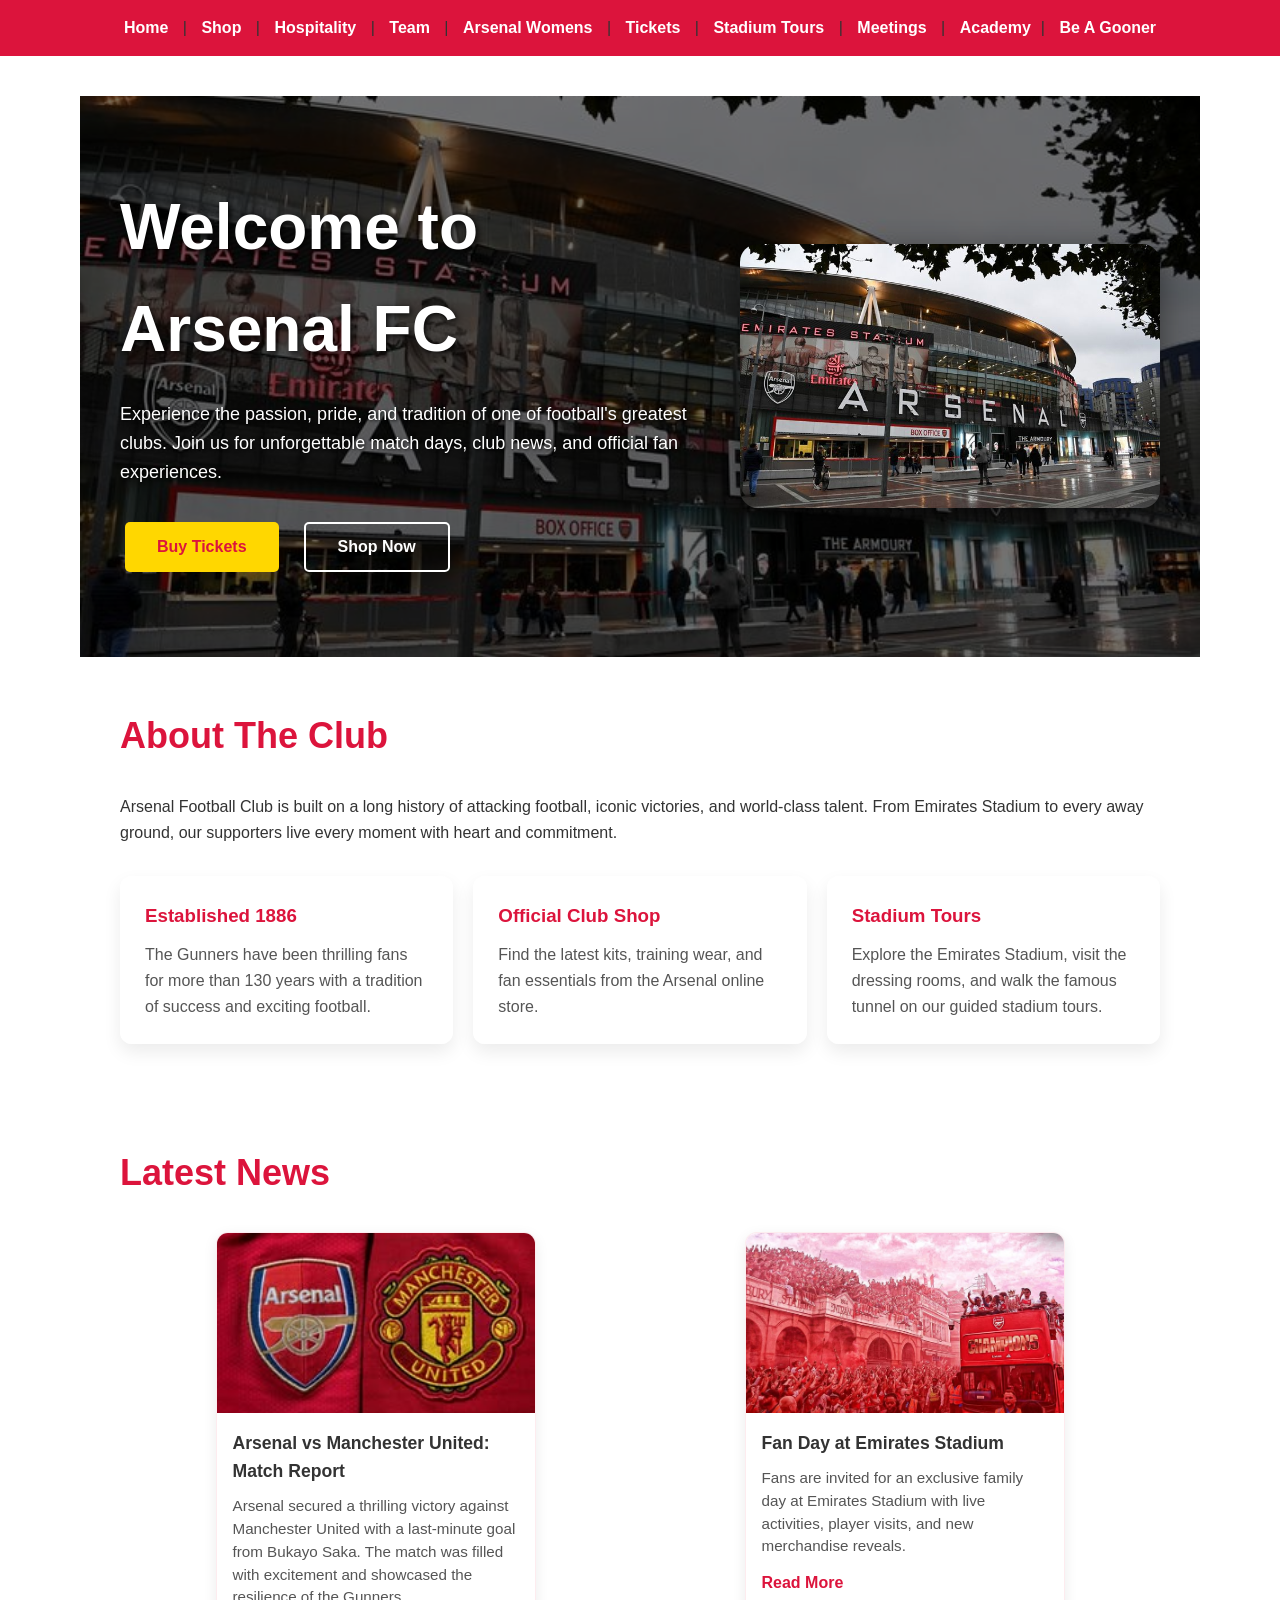
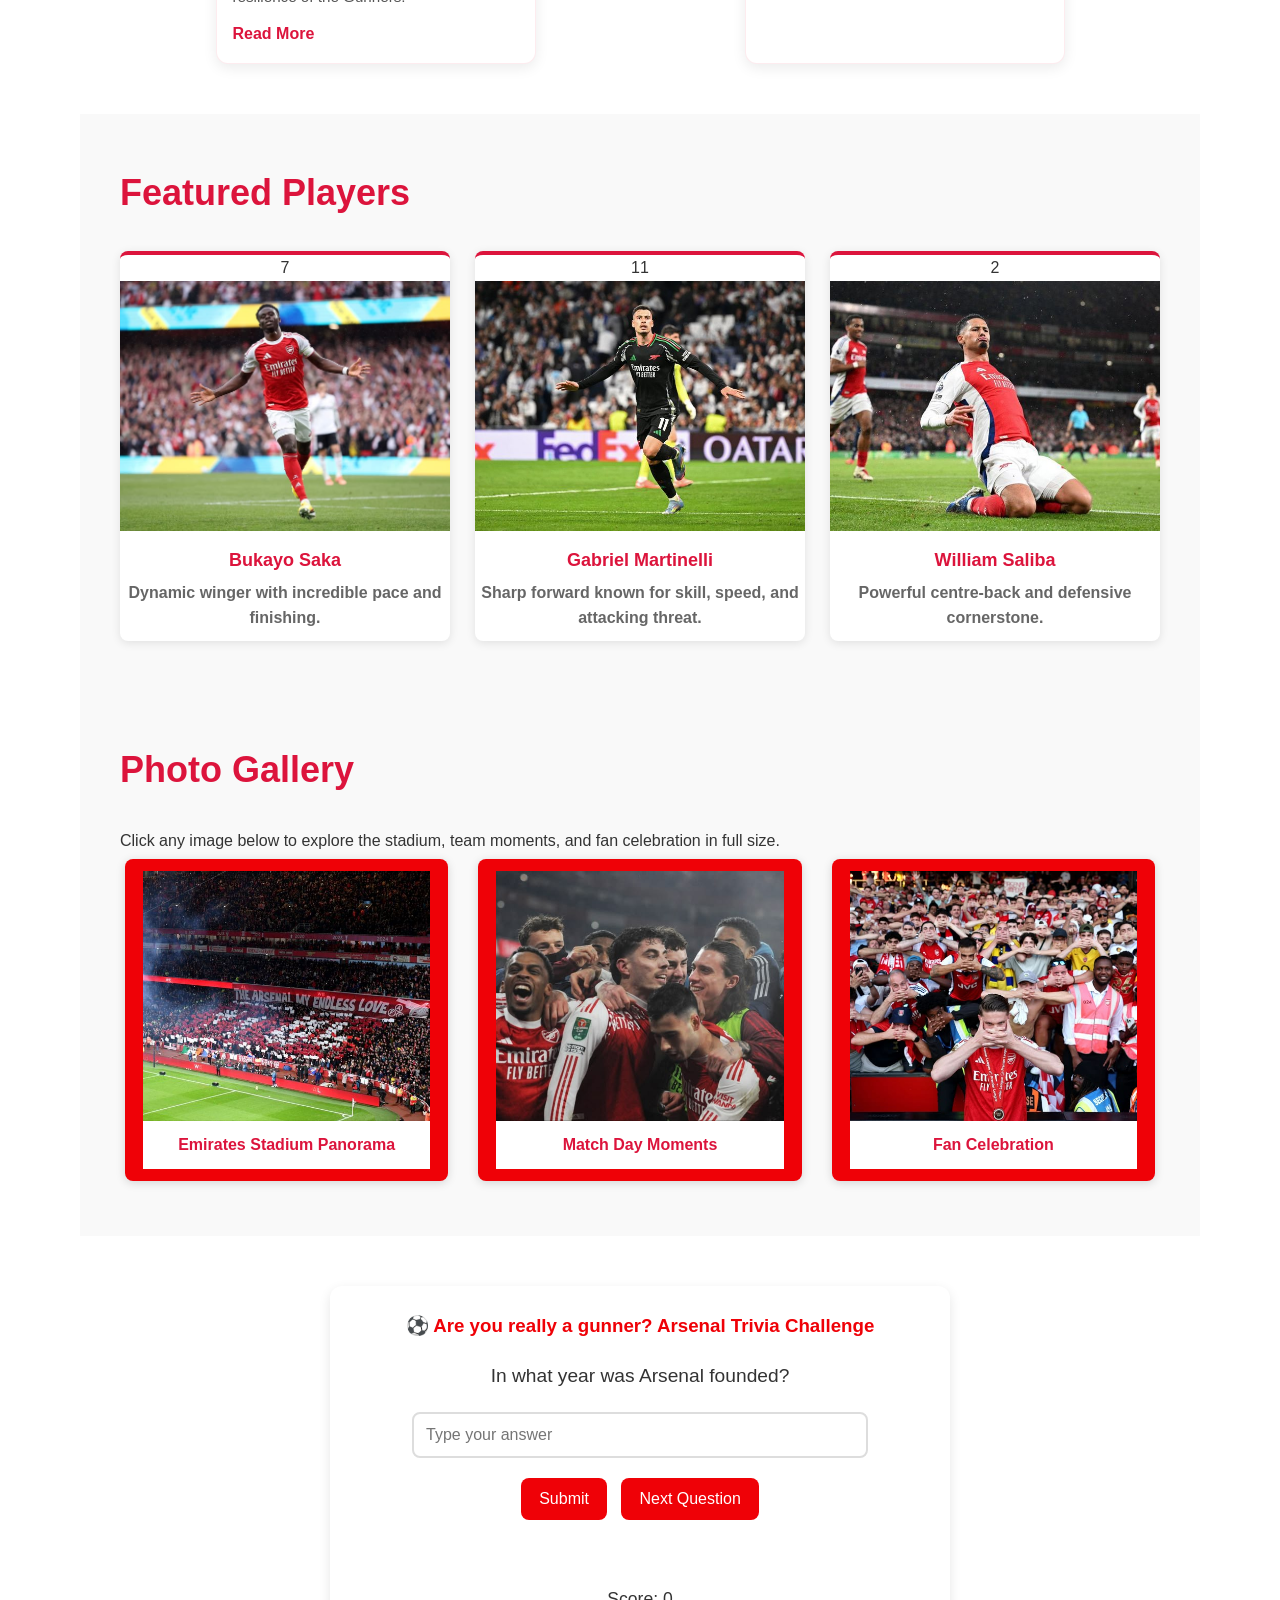
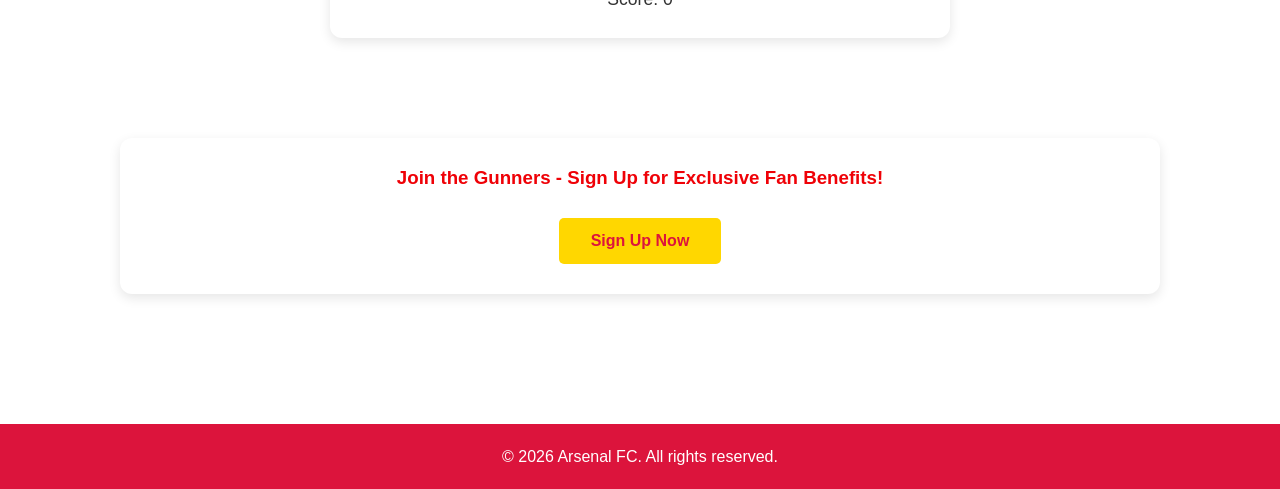
==== commit 63868677: "Adding trivia" ====
--- a/index.html
+++ b/index.html
@@ -121,7 +121,7 @@
 
 <section class="fan-zone">
     <div class="fan-card">
-        <h3>⚽ Arsenal Trivia Challenge</h3>
+        <h3>⚽ Are you really a gunner? Arsenal Trivia Challenge</h3>
 
         <p id="question"></p>
 
@@ -139,6 +139,11 @@
         </div>
     </div>
 </section>
+<section>
+  <!-- sign up to be a gunner -->
+  <div class="fan-card">
+    <h3>Join the Gunners - Sign Up for Exclusive Fan Benefits!</h3>
+    <button class="btn btn-primary"><a href="Be A Gunner.html">Sign Up Now</a></button>
 
 <script>
 const trivia = [
--- a/style.css
+++ b/style.css
@@ -526,3 +526,76 @@
 .news-copy a:hover {
   text-decoration: underline;
 }
+
+.fan-zone {
+    max-width: 700px;
+    margin: auto;
+}
+
+.fan-card {
+    background: white;
+    padding: 25px;
+    border-radius: 12px;
+    box-shadow: 0 4px 12px rgba(0,0,0,0.1);
+    text-align: center;
+}
+
+.fan-card h3 {
+    color: #EF0107; /* Arsenal red */
+    margin-bottom: 20px;
+}
+
+#question {
+    font-size: 1.2rem;
+    margin-bottom: 20px;
+}
+
+input {
+    width: 80%;
+    padding: 12px;
+    border: 2px solid #ddd;
+    border-radius: 8px;
+    font-size: 1rem;
+    margin-bottom: 15px;
+}
+
+input:focus {
+    outline: none;
+    border-color: #EF0107;
+}
+
+button {
+    background: #EF0107;
+    color: white;
+    border: none;
+    padding: 12px 18px;
+    margin: 5px;
+    border-radius: 8px;
+    cursor: pointer;
+    font-size: 1rem;
+    transition: 0.3s;
+}
+
+button:hover {
+    background: #c40006;
+}
+
+#result {
+    margin-top: 15px;
+    font-weight: bold;
+    min-height: 25px;
+}
+
+#score {
+    margin-top: 20px;
+    font-size: 1.1rem;
+    color: #333;
+}
+
+.correct {
+    color: green;
+}
+
+.incorrect {
+    color: red;
+}
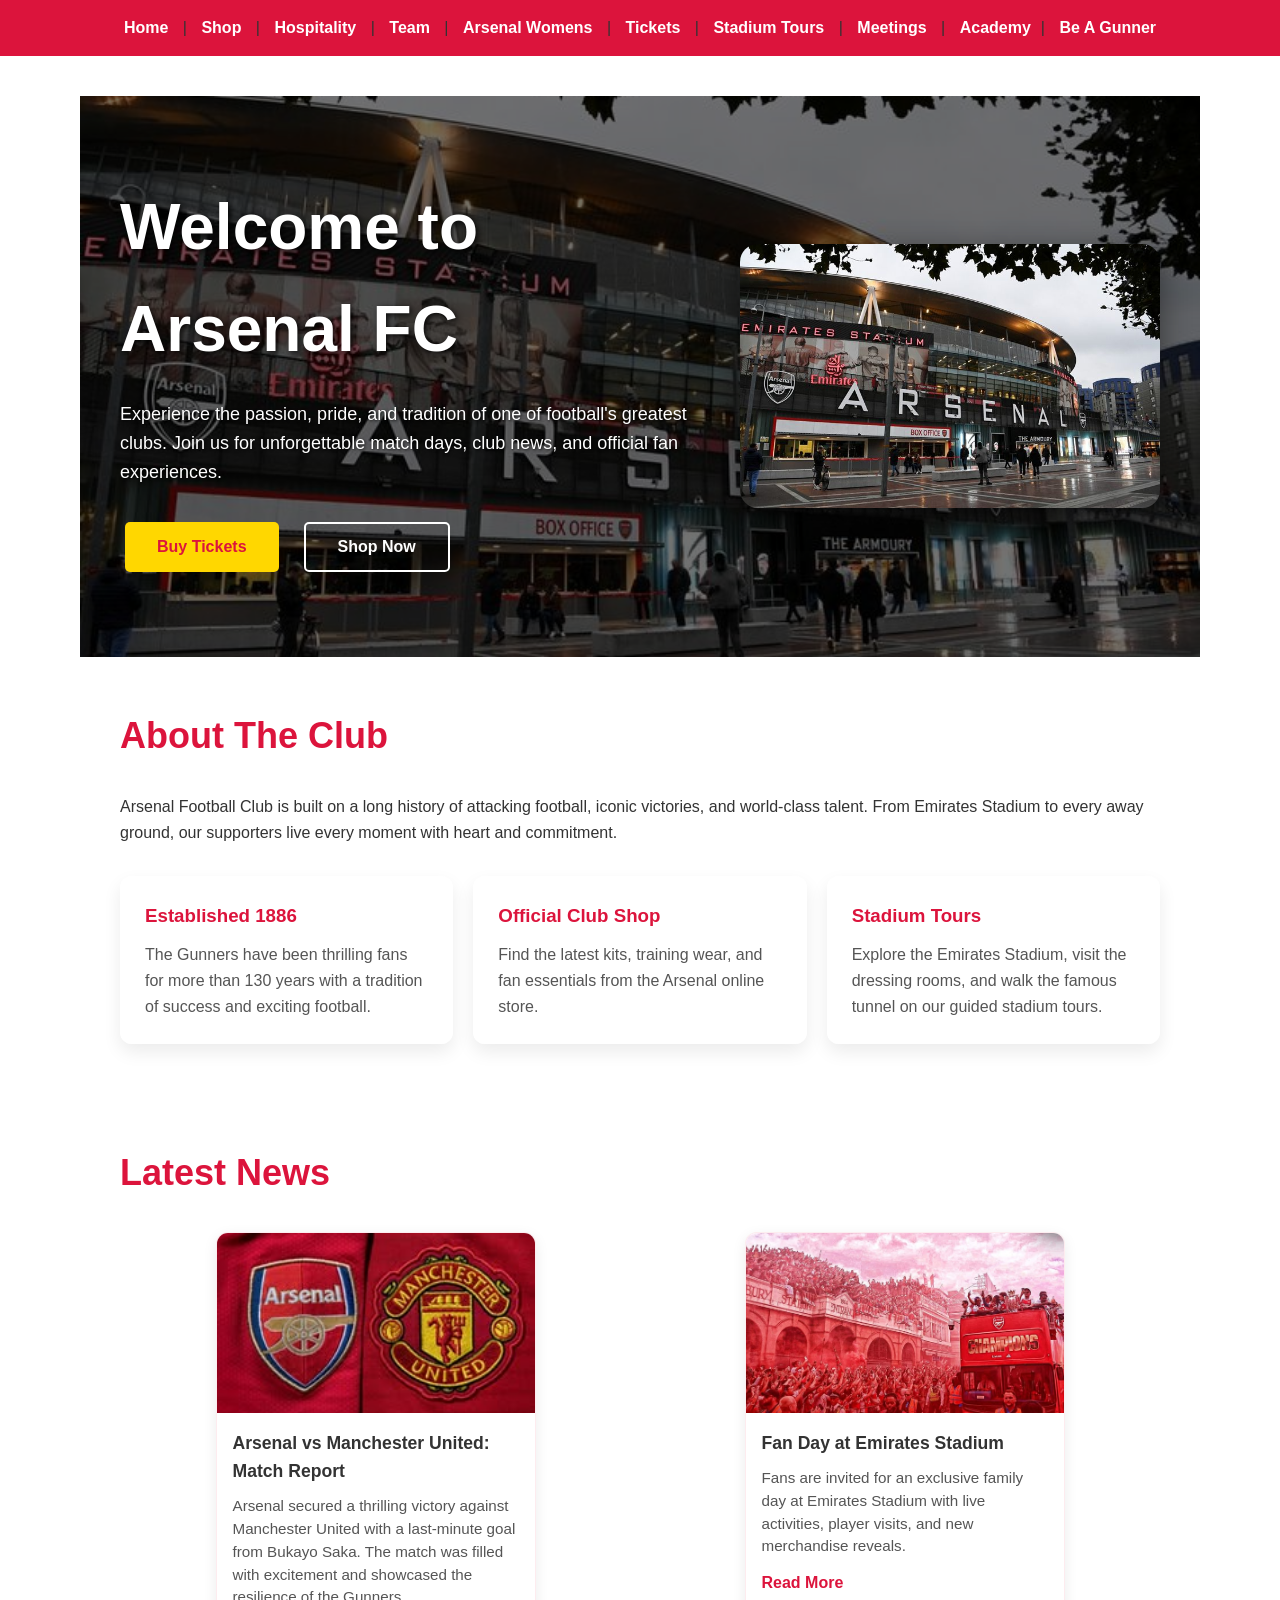
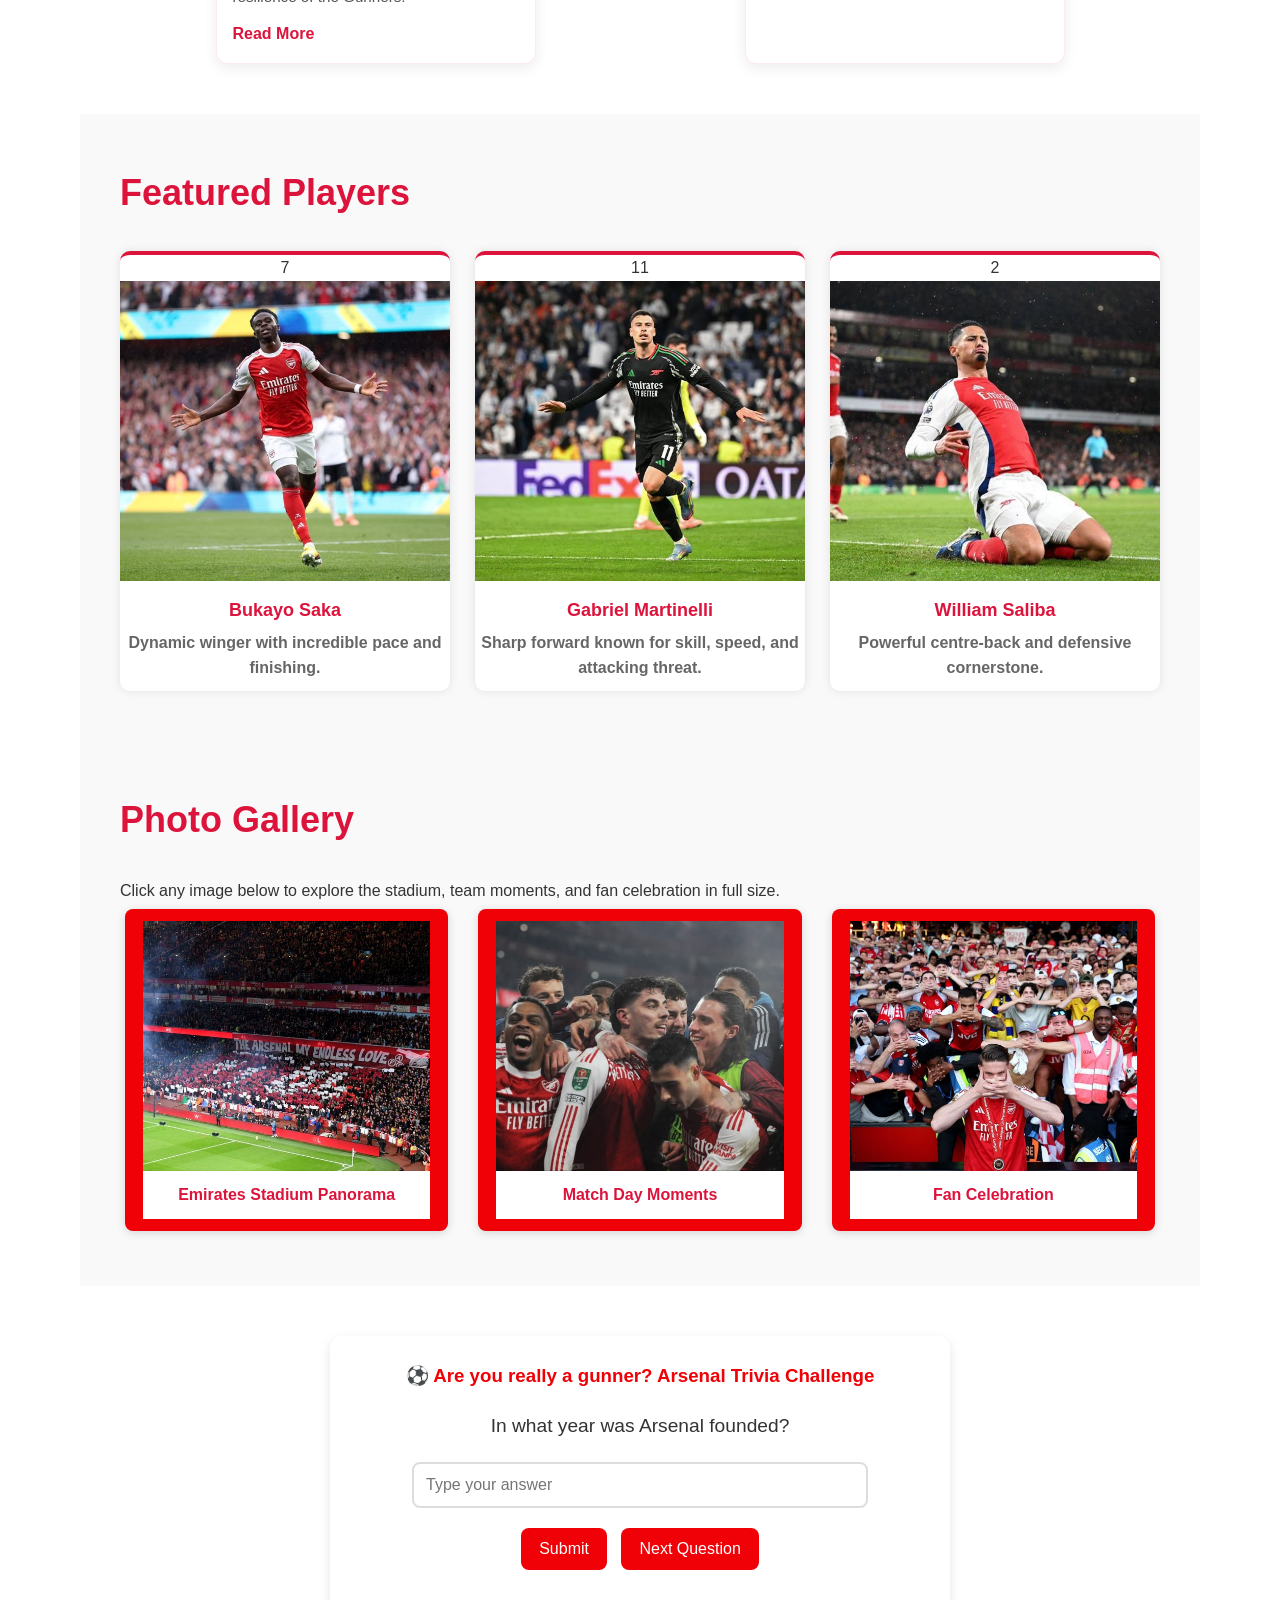
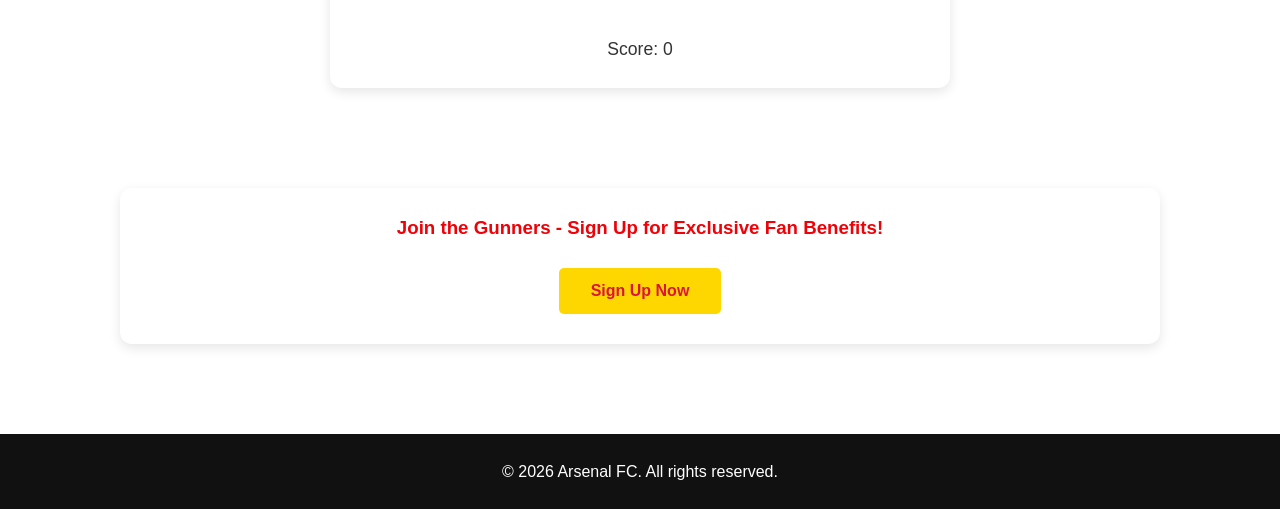
==== commit e84467d1: "fixings" ====
--- a/index.html
+++ b/index.html
@@ -16,7 +16,7 @@
     <a href="stadium-tours.html">Stadium Tours</a> |
     <a href="meetings.html">Meetings</a> |
     <a href="Academy.html">Academy</a>|
-    <a href="Be A Gunner.html">Be A Gooner</a>
+    <a href="BeAGunner.html">Be A Gunner</a>
   </nav>
   
   <main>
@@ -143,7 +143,7 @@
   <!-- sign up to be a gunner -->
   <div class="fan-card">
     <h3>Join the Gunners - Sign Up for Exclusive Fan Benefits!</h3>
-    <button class="btn btn-primary"><a href="Be A Gunner.html">Sign Up Now</a></button>
+    <button class="btn btn-primary"><a href="BeAGunner.html">Sign Up Now</a></button>
 
 <script>
 const trivia = [
--- a/style.css
+++ b/style.css
@@ -399,6 +399,51 @@
   font-size: 18px;
 }
 
+/* ===== TICKETS PAGE ADDITIONS ===== */
+.ticket-list {
+  display: grid;
+  grid-template-columns: repeat(auto-fit, minmax(300px, 1fr));
+  gap: 20px;
+}
+
+.ticket-card {
+  background: white;
+  padding: 18px;
+  border-radius: 8px;
+  box-shadow: 0 6px 18px rgba(0,0,0,0.06);
+  border-left: 6px solid #DC143C;
+}
+
+.ticket-meta {
+  display: flex;
+  justify-content: space-between;
+  gap: 10px;
+  margin-bottom: 12px;
+}
+
+.purchase-panel {
+  background: #fff;
+  border: 1px solid #eee;
+  padding: 20px;
+  border-radius: 8px;
+  box-shadow: 0 10px 30px rgba(0,0,0,0.08);
+  max-width: 720px;
+  margin: 20px auto;
+}
+
+.form-row { display:flex; gap:12px; flex-wrap:wrap; align-items:center; }
+.form-row label { min-width:110px; color:#333; font-weight:600; }
+.form-row input, .form-row select { flex:1; padding:8px 10px; border-radius:6px; border:1px solid #ddd; }
+
+.order-summary { background:#f9f9f9; padding:12px; border-radius:6px; margin-top:12px; }
+.order-actions { display:flex; gap:10px; margin-top:14px; }
+.small { font-size:14px; color:#666; }
+
+.orders-list { max-width:900px; margin:10px auto; }
+.order-card { background:#fff; padding:12px; border-radius:8px; box-shadow:0 4px 12px rgba(0,0,0,0.04); margin-bottom:12px; }
+
+.hidden { display:none; }
+
 .player-card p {
   color: #666;
   margin: 0 0 10px 0;
@@ -416,13 +461,129 @@
   margin-bottom: 15px;
 }
 
+/* ===== CONTACT SECTION ===== */
+.contact-section {
+  background: linear-gradient(180deg, #fff6f7 0%, #fde2ea 100%);
+}
+
+.contact-intro {
+  max-width: 700px;
+  margin: 0 auto 35px auto;
+  text-align: center;
+}
+
+.contact-intro p {
+  color: #5b212f;
+  font-size: 1rem;
+  max-width: 620px;
+  margin: 0 auto;
+}
+
+.contact-grid {
+  display: grid;
+  grid-template-columns: repeat(auto-fit, minmax(240px, 1fr));
+  gap: 25px;
+}
+
+.contact-card {
+  background: white;
+  border-radius: 18px;
+  padding: 28px;
+  box-shadow: 0 12px 35px rgba(220, 20, 60, 0.12);
+  border: 1px solid rgba(220, 20, 60, 0.08);
+}
+
+.contact-card h3 {
+  margin-bottom: 16px;
+  color: #B22234;
+}
+
+.contact-card p {
+  color: #5b212f;
+  margin-bottom: 12px;
+  line-height: 1.7;
+}
+
+.contact-card a {
+  color: #DC143C;
+  text-decoration: none;
+  font-weight: 700;
+}
+
+.contact-card a:hover {
+  text-decoration: underline;
+}
+
+.socials {
+  display: flex;
+  flex-wrap: wrap;
+  gap: 12px;
+  margin-top: 10px;
+}
+
+.socials a {
+  display: inline-flex;
+  align-items: center;
+  justify-content: center;
+  padding: 10px 16px;
+  background: #DC143C;
+  color: white;
+  border-radius: 999px;
+  text-decoration: none;
+  font-size: 0.95rem;
+  transition: transform 0.2s ease, background-color 0.2s ease;
+}
+
+.socials a:hover {
+  transform: translateY(-2px);
+  background-color: #B22234;
+}
+
 /* ===== FOOTER ===== */
 footer {
-  background-color: #DC143C;
-  color: white;
+  background-color: #25121f;
+  color: #f4e6ea;
+  padding: 50px 40px 24px;
+  margin-top: 40px;
+}
+
+.footer-content {
+  display: grid;
+  grid-template-columns: repeat(auto-fit, minmax(200px, 1fr));
+  gap: 30px;
+  max-width: 1200px;
+  margin: 0 auto;
+  padding-bottom: 24px;
+  border-bottom: 1px solid rgba(255, 255, 255, 0.1);
+}
+
+.footer-col h3 {
+  color: #FFD700;
+  margin-bottom: 15px;
+}
+
+.footer-col p,
+.footer-links a {
+  color: #f4e6ea;
+  font-size: 0.95rem;
+  line-height: 1.8;
+}
+
+.footer-links a {
+  display: block;
+  margin-bottom: 10px;
+  text-decoration: none;
+}
+
+.footer-links a:hover {
+  color: #FFD700;
+}
+
+.footer-note {
   text-align: center;
-  padding: 20px;
-  margin-top: 40px;
+  margin-top: 20px;
+  color: #d7c1ca;
+  font-size: 0.9rem;
 }
 
 .gallery-overlay {
@@ -598,4 +759,80 @@
 
 .incorrect {
     color: red;
-}+}
+.achievements{
+    display:grid;
+    grid-template-columns:repeat(auto-fit,minmax(280px,1fr));
+    gap:20px;
+}
+
+.card{
+    background:white;
+    border-radius:10px;
+    overflow:hidden;
+    box-shadow:0 0 10px rgba(0,0,0,0.15);
+    transition:0.3s;
+}
+
+.card:hover{
+    transform:translateY(-5px);
+}
+
+.card img{
+    width:100%;
+    height:220px;
+    object-fit:cover;
+}
+
+.card h3{
+    padding:15px 15px 10px;
+    color:#db0007;
+}
+
+.card p{
+    padding:0 15px 20px;
+}
+.players{
+    display:grid;
+    grid-template-columns:repeat(auto-fit,minmax(250px,1fr));
+    gap:20px;
+}
+
+.player-card{
+    background:white;
+    border-radius:10px;
+    overflow:hidden;
+    box-shadow:0 0 10px rgba(0,0,0,0.1);
+}
+
+.player-card img{
+    width:100%;
+    height:300px;
+    object-fit:cover;
+}
+
+.player-info{
+    padding:15px;
+    text-align:center;
+}
+/* Gallery styles  i want the gallery pictures to be arranged in a grid */
+
+
+
+
+/* Footer  i want the footer to be at the bottom */
+footer{
+    background:#111;
+    color:white;
+    text-align:center;
+    padding:25px;
+    margin-top: auto;
+
+}
+
+.socials a{
+    color:#ffd700;
+    text-decoration:none;
+    margin:0 10px;
+}
+
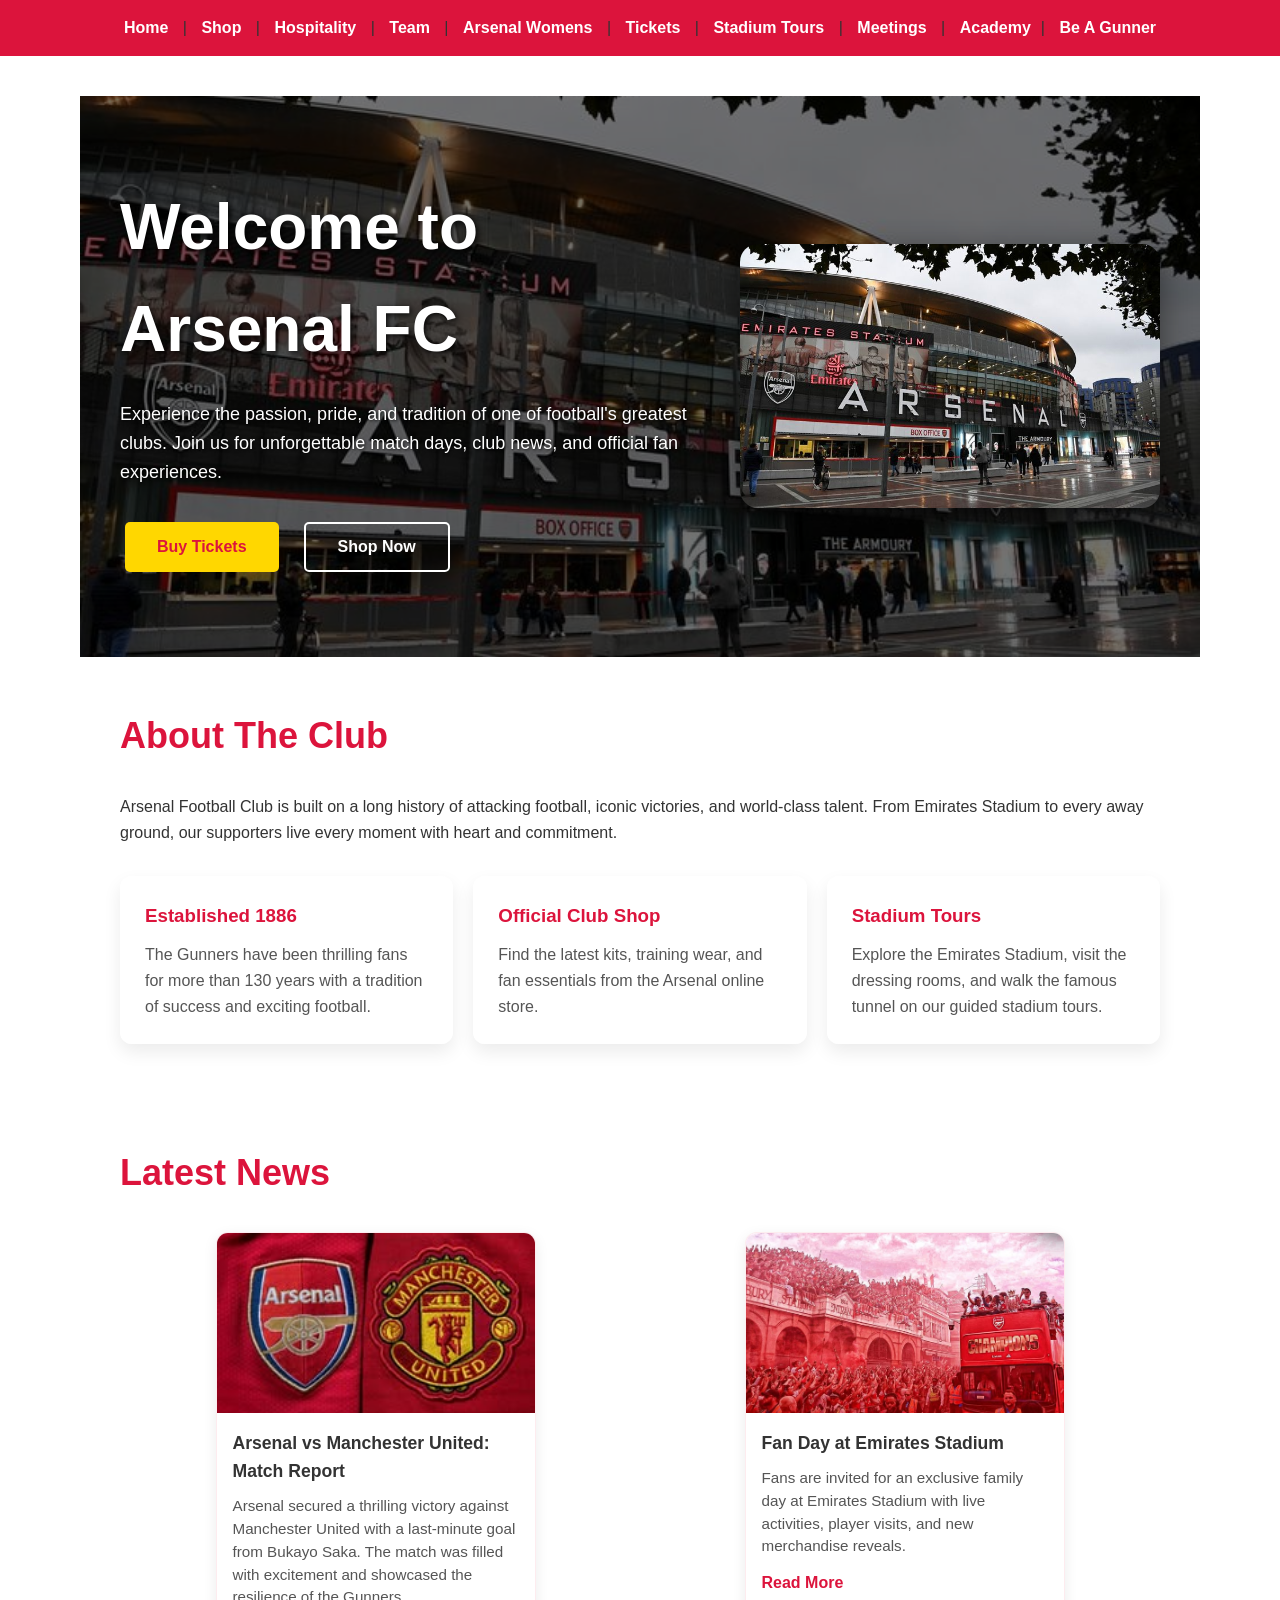
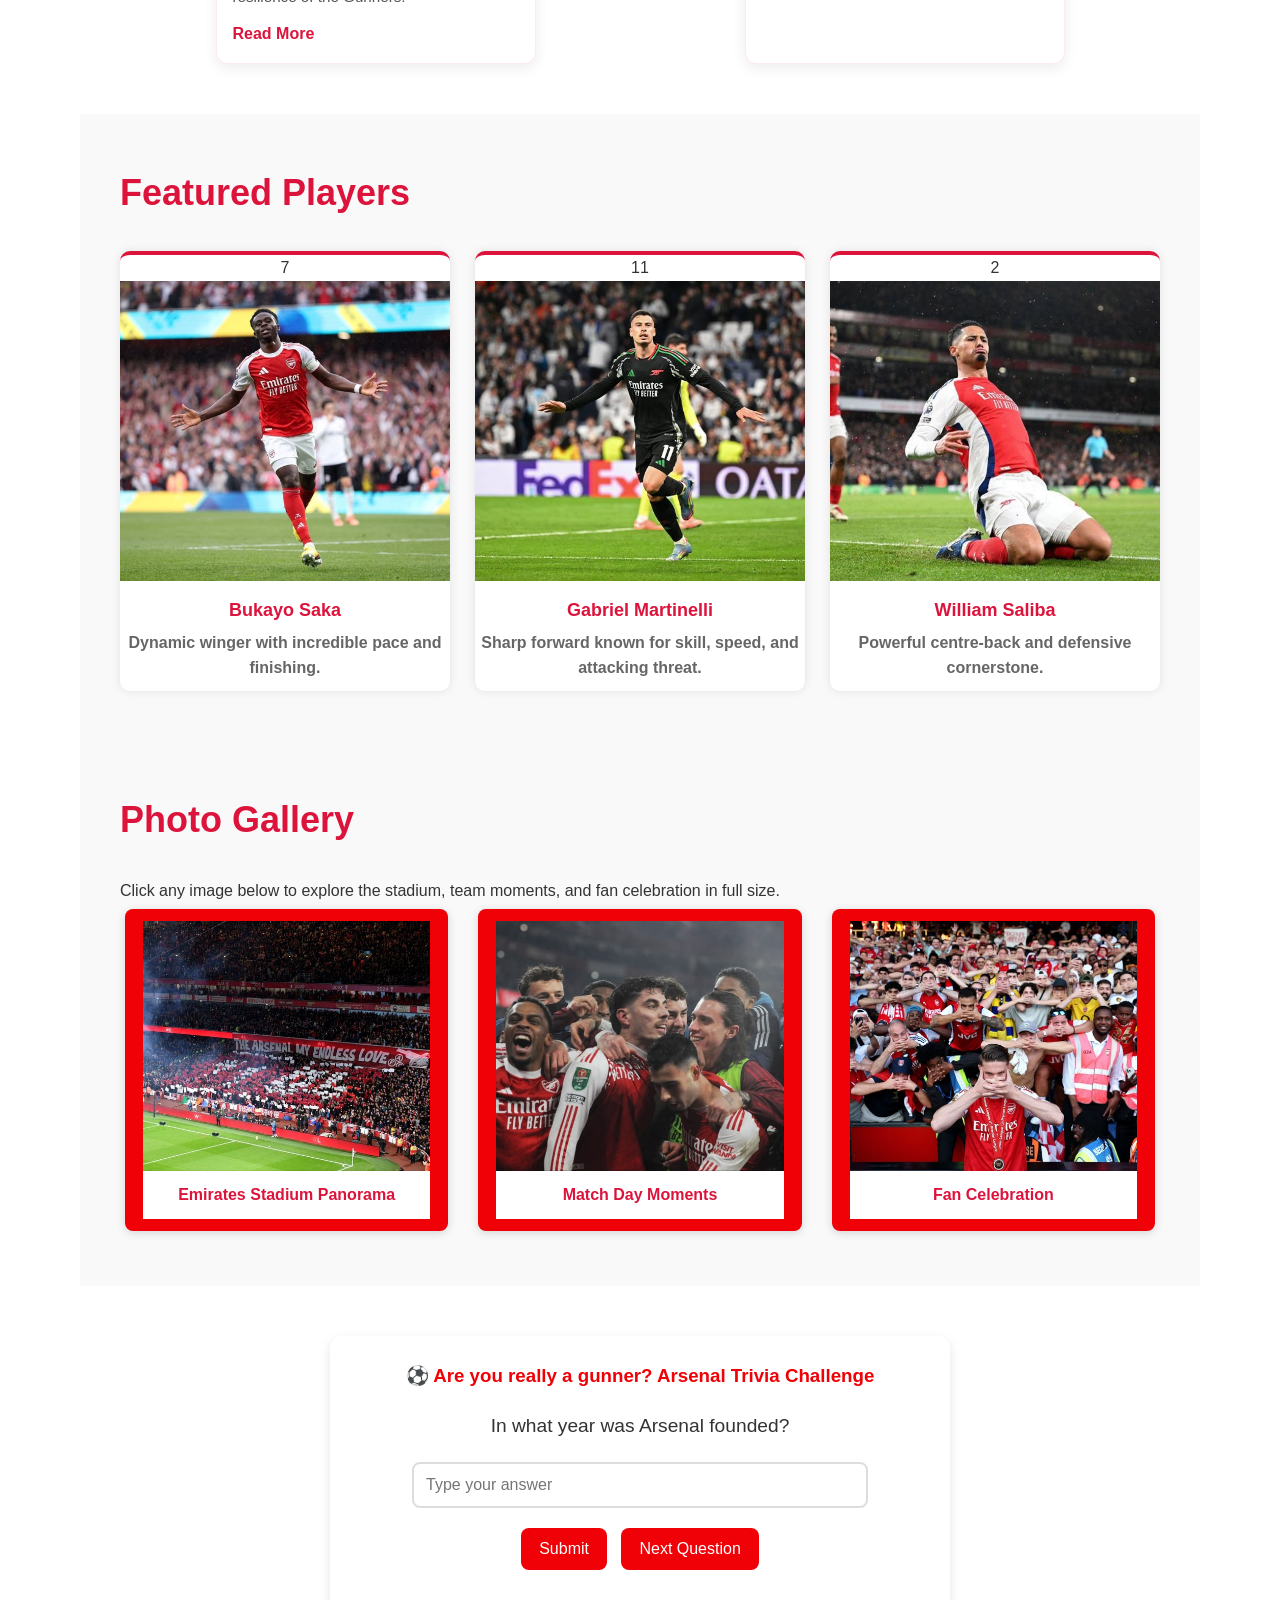
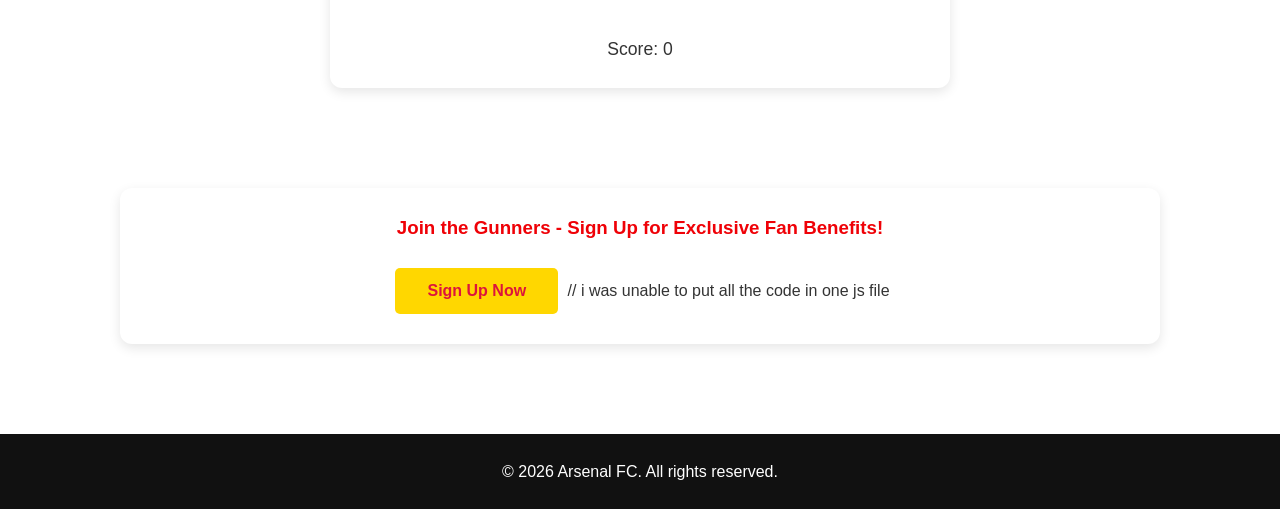
==== commit 04149b8e: "fixings" ====
--- a/index.html
+++ b/index.html
@@ -144,7 +144,7 @@
   <div class="fan-card">
     <h3>Join the Gunners - Sign Up for Exclusive Fan Benefits!</h3>
     <button class="btn btn-primary"><a href="BeAGunner.html">Sign Up Now</a></button>
-
+// i was unable to put all the  code in one js file 
 <script>
 const trivia = [
     {
--- a/style.css
+++ b/style.css
@@ -199,6 +199,110 @@
   padding: 50px 40px;
 }
 
+.registration-section {
+  background: #f8f2f2;
+  padding-bottom: 70px;
+}
+
+.form-card {
+  max-width: 700px;
+  margin: 0 auto;
+  background: white;
+  border-radius: 18px;
+  padding: 35px;
+  box-shadow: 0 18px 45px rgba(0, 0, 0, 0.08);
+}
+
+.form-card h2 {
+  margin-bottom: 10px;
+  color: #DC143C;
+}
+
+.form-card p {
+  margin-bottom: 25px;
+  color: #555;
+}
+
+.form-group {
+  display: grid;
+  gap: 8px;
+  margin-bottom: 18px;
+}
+
+.form-group label {
+  font-weight: bold;
+  color: #333;
+}
+
+.form-group input,
+.form-group select {
+  width: 100%;
+  padding: 14px 16px;
+  border: 1px solid #ddd;
+  border-radius: 10px;
+  font-size: 15px;
+  background: #fff;
+}
+
+.radio-row {
+  display: flex;
+  flex-wrap: wrap;
+  gap: 18px;
+  margin-bottom: 22px;
+}
+
+.radio-row label {
+  display: flex;
+  align-items: center;
+  gap: 10px;
+  background: #fff3f3;
+  border: 1px solid #f1d4d7;
+  border-radius: 999px;
+  padding: 10px 16px;
+  color: #8d1a2b;
+  cursor: pointer;
+}
+
+.radio-row input {
+  accent-color: #DC143C;
+}
+
+.form-result {
+  margin-top: 24px;
+  padding: 22px;
+  border-radius: 14px;
+  font-size: 16px;
+  line-height: 1.7;
+}
+
+.form-result.success {
+  background: #eef9f3;
+  color: #1f5f35;
+  border: 1px solid #b8e5c0;
+}
+
+.form-result.warning {
+  background: #fff5e5;
+  color: #7a4d10;
+  border: 1px solid #f5d2a5;
+}
+
+.form-result.error {
+  background: #ffe9ea;
+  color: #7b1f2b;
+  border: 1px solid #f2b4bc;
+}
+
+@media (max-width: 700px) {
+  .hero {
+    padding: 40px 20px;
+  }
+
+  .form-card {
+    padding: 25px;
+  }
+}
+
 section h2 {
   font-size: clamp(28px, 3vw, 36px);
   margin-bottom: 30px;
@@ -399,7 +503,347 @@
   font-size: 18px;
 }
 
-/* ===== TICKETS PAGE ADDITIONS ===== */
+/* ===== TEAM PAGE STYLES ===== */
+.team-page {
+  display: grid;
+  gap: 30px;
+}
+
+.team-hero {
+  display: grid;
+  grid-template-columns: 1.3fr 0.7fr;
+  gap: 30px;
+  align-items: center;
+  background: linear-gradient(rgba(0, 0, 0, 0.7), rgba(0, 0, 0, 0.7)), url('images/Arsenal emirates stadium 2021 ✌️😍.jpeg') center/cover;
+  color: white;
+  padding: 60px 40px;
+  border-radius: 16px;
+  min-height: 500px;
+}
+
+.team-hero-content {
+  max-width: 680px;
+}
+
+.team-hero h1 {
+  font-size: clamp(36px, 5vw, 56px);
+  margin-bottom: 16px;
+}
+
+.team-hero p {
+  font-size: 1.05rem;
+  margin-bottom: 20px;
+  color: #f3f3f3;
+}
+
+.team-hero-card {
+  background: rgba(255, 255, 255, 0.95);
+  color: #111;
+  padding: 24px;
+  border-radius: 14px;
+  box-shadow: 0 10px 30px rgba(0, 0, 0, 0.2);
+}
+
+.team-hero-card h3 {
+  color: #DC143C;
+  margin-bottom: 12px;
+}
+
+.team-hero-card ul {
+  list-style: none;
+  display: grid;
+  gap: 10px;
+}
+
+.team-hero-card li {
+  padding-bottom: 8px;
+  border-bottom: 1px solid #eee;
+}
+
+.team-overview,
+.squad-section,
+.coaching-staff,
+.team-cta {
+  background: white;
+  padding: 36px;
+  border-radius: 16px;
+  box-shadow: 0 10px 28px rgba(0, 0, 0, 0.08);
+}
+
+.team-overview h2,
+.squad-section h2,
+.coaching-staff h2,
+.team-cta h2 {
+  margin-bottom: 20px;
+  color: #DC143C;
+}
+
+.squad-grid {
+  display: grid;
+  grid-template-columns: repeat(auto-fit, minmax(220px, 1fr));
+  gap: 20px;
+}
+
+.squad-card {
+  background: #f8f8f8;
+  border-left: 4px solid #DC143C;
+  border-radius: 10px;
+  padding: 20px;
+}
+
+.squad-card h3 {
+  color: #DC143C;
+  margin-bottom: 8px;
+}
+
+.staff-grid {
+  display: grid;
+  grid-template-columns: repeat(auto-fit, minmax(220px, 1fr));
+  gap: 20px;
+}
+
+.staff-card {
+  background: #f8f8f8;
+  border-top: 4px solid #DC143C;
+  border-radius: 10px;
+  padding: 20px;
+  overflow: hidden;
+}
+
+.staff-card img {
+  width: 100%;
+  height: 220px;
+  object-fit: cover;
+  border-radius: 8px;
+  margin-bottom: 14px;
+  display: block;
+}
+
+.staff-card h3 {
+  color: #DC143C;
+  margin-bottom: 6px;
+}
+
+.staff-role {
+  font-weight: bold;
+  color: #8b0f26;
+  margin-bottom: 8px;
+}
+
+.team-cta {
+  background: linear-gradient(90deg, #DC143C, #8b0f26);
+  color: white;
+}
+
+.team-cta p {
+  margin-bottom: 20px;
+  color: #f8e1e4;
+}
+
+.team-cta .btn-secondary {
+  border-color: white;
+  color: white;
+}
+
+.team-cta .btn-secondary:hover {
+  background: white;
+  color: #DC143C;
+}
+
+@media (max-width: 900px) {
+  .team-hero {
+    grid-template-columns: 1fr;
+    padding: 42px 24px;
+  }
+}
+
+/* ===== css for HOSPITALITY PAGE ===== */
+.hospitality-page {
+  display: grid;
+  gap: 30px;
+}
+
+.hospitality-hero {
+  background: linear-gradient(rgba(0, 0, 0, 0.68), rgba(0, 0, 0, 0.68)), url('images/Arsenal emirates stadium 2021 ✌️😍.jpeg') center/cover;
+  color: white;
+  padding: 80px 40px;
+  border-radius: 16px;
+  min-height: 500px;
+  display: flex;
+  align-items: center;
+}
+
+.hospitality-hero .hero-content {
+  max-width: 700px;
+}
+
+.hospitality-hero h1 {
+  font-size: clamp(36px, 5vw, 56px);
+  margin-bottom: 16px;
+}
+
+.hospitality-hero p {
+  font-size: 1.05rem;
+  margin-bottom: 20px;
+  color: #f3f3f3;
+}
+
+.hospitality-overview,
+.hospitality-packages,
+.hospitality-cta {
+  background: white;
+  padding: 36px;
+  border-radius: 16px;
+  box-shadow: 0 10px 28px rgba(0, 0, 0, 0.08);
+}
+
+.hospitality-overview h2,
+.hospitality-packages h2,
+.hospitality-cta h2 {
+  color: #DC143C;
+  margin-bottom: 20px;
+}
+
+.package-grid {
+  display: grid;
+  grid-template-columns: repeat(auto-fit, minmax(240px, 1fr));
+  gap: 20px;
+}
+
+.package-card {
+  background: #f8f8f8;
+  border-top: 4px solid #DC143C;
+  border-radius: 10px;
+  padding: 24px;
+}
+
+.package-card.featured {
+  border-top-color: #FFD700;
+  transform: translateY(-4px);
+}
+
+.package-card h3 {
+  color: #DC143C;
+  margin-bottom: 10px;
+}
+
+.package-price {
+  font-size: 1.25rem;
+  font-weight: bold;
+  color: #8b0f26;
+  margin-bottom: 10px;
+}
+
+.package-card ul {
+  margin-top: 12px;
+  padding-left: 20px;
+  color: #555;
+}
+
+.hospitality-cta {
+  background: linear-gradient(90deg, #DC143C, #8b0f26);
+  color: white;
+}
+
+.hospitality-cta p {
+  color: #f8e1e4;
+  margin-bottom: 18px;
+}
+
+@media (max-width: 900px) {
+  .hospitality-hero {
+    padding: 56px 24px;
+  }
+}
+
+/* ===== css for MEETINGS PAGE ===== */
+.meetings-page {
+  display: grid;
+  gap: 30px;
+}
+
+.meetings-hero {
+  background: linear-gradient(rgba(0, 0, 0, 0.7), rgba(0, 0, 0, 0.7)), url('images/Arsenal emirates stadium 2021 ✌️😍.jpeg') center/cover;
+  color: white;
+  padding: 80px 40px;
+  border-radius: 16px;
+  min-height: 500px;
+  display: flex;
+  align-items: center;
+}
+
+.meetings-hero .hero-content {
+  max-width: 700px;
+}
+
+.meetings-hero h1 {
+  font-size: clamp(36px, 5vw, 56px);
+  margin-bottom: 16px;
+}
+
+.meetings-hero p {
+  font-size: 1.05rem;
+  margin-bottom: 20px;
+  color: #f3f3f3;
+}
+
+.meetings-overview,
+.meetups-section,
+.meetings-cta {
+  background: white;
+  padding: 36px;
+  border-radius: 16px;
+  box-shadow: 0 10px 28px rgba(0, 0, 0, 0.08);
+}
+
+.meetings-overview h2,
+.meetups-section h2,
+.meetings-cta h2 {
+  color: #DC143C;
+  margin-bottom: 20px;
+}
+
+.meetup-grid {
+  display: grid;
+  grid-template-columns: repeat(auto-fit, minmax(240px, 1fr));
+  gap: 20px;
+}
+
+.meetup-card {
+  background: #f8f8f8;
+  border-left: 4px solid #DC143C;
+  border-radius: 10px;
+  padding: 20px;
+}
+
+.meetup-card h3 {
+  color: #DC143C;
+  margin-bottom: 8px;
+}
+
+.meetup-area {
+  font-weight: bold;
+  color: #8b0f26;
+  margin-bottom: 8px;
+}
+
+.meetings-cta {
+  background: linear-gradient(90deg, #DC143C, #8b0f26);
+  color: white;
+}
+
+.meetings-cta p {
+  color: #f8e1e4;
+  margin-bottom: 18px;
+}
+
+@media (max-width: 900px) {
+  .meetings-hero {
+    padding: 56px 24px;
+  }
+}
+
+/* ===== css for TICKETS PAGE ADDITIONS ===== */
 .ticket-list {
   display: grid;
   grid-template-columns: repeat(auto-fit, minmax(300px, 1fr));
@@ -412,6 +856,954 @@
   border-radius: 8px;
   box-shadow: 0 6px 18px rgba(0,0,0,0.06);
   border-left: 6px solid #DC143C;
+}
+
+.purchase-panel,
+.orders-list,
+.order-confirm,
+#ticket-info {
+  background: white;
+  border-radius: 18px;
+  padding: 35px;
+  box-shadow: 0 14px 40px rgba(0,0,0,0.08);
+  margin-top: 30px;
+}
+
+.form-row {
+  display: grid;
+  gap: 8px;
+  margin-top: 14px;
+}
+
+.form-row label {
+  font-weight: bold;
+  color: #333;
+}
+
+.form-row input,
+.form-row select {
+  width: 100%;
+  padding: 14px 16px;
+  border: 1px solid #ddd;
+  border-radius: 10px;
+  font-size: 15px;
+  background: #fff;
+}
+
+.order-summary {
+  background: #f8f2f2;
+  padding: 22px;
+  border-radius: 14px;
+  margin-top: 20px;
+}
+
+.order-actions {
+  display: flex;
+  flex-wrap: wrap;
+  gap: 14px;
+  margin-top: 20px;
+}
+
+.order-card {
+  background: white;
+  border: 1px solid #eee;
+  padding: 22px;
+  border-radius: 16px;
+  box-shadow: 0 8px 24px rgba(0,0,0,0.06);
+  margin-bottom: 18px;
+}
+
+.orders-list.hidden,
+.order-confirm.hidden,
+.purchase-panel.hidden {
+  display: none;
+}
+
+/* ===== css for ACADEMY PAGE ===== */
+.academy-page {
+  background-color: #f4f2f2;
+}
+
+/* ===== css for STADIUM TOURS PAGE ===== */
+.stadium-tours-page {
+  padding: 40px;
+  max-width: 1200px;
+  margin: 0 auto;
+}
+
+.stadium-tours-page section {
+  padding: 50px 40px;
+}
+
+.tour-hero {
+  min-height: 540px;
+  display: flex;
+  align-items: center;
+  background:
+    linear-gradient(90deg, rgba(12, 12, 12, 0.86), rgba(12, 12, 12, 0.28)),
+    url("images/Emirates stadium Arsenal.jpeg") center/cover;
+  color: white;
+  padding: 80px 50px;
+  border-radius: 8px;
+}
+
+.tour-hero-content {
+  max-width: 720px;
+}
+
+.tour-hero h1 {
+  font-size: clamp(44px, 7vw, 82px);
+  line-height: 1;
+  margin-bottom: 18px;
+}
+
+.tour-hero p {
+  max-width: 650px;
+  margin-bottom: 28px;
+  color: #f3f3f3;
+  font-size: 1.1rem;
+}
+
+.tour-hero .btn,
+.tour-card .btn,
+.booking-form .btn {
+  display: inline-flex;
+  align-items: center;
+  justify-content: center;
+  text-decoration: none;
+}
+
+.tour-intro,
+.tour-options,
+.tour-route,
+.tour-booking,
+.tour-gallery-band {
+  margin-top: 30px;
+  background: white;
+  border-radius: 8px;
+  box-shadow: 0 10px 28px rgba(0, 0, 0, 0.08);
+}
+
+.tour-intro {
+  display: grid;
+  grid-template-columns: 1.25fr 1fr;
+  gap: 30px;
+  align-items: center;
+}
+
+.tour-intro p,
+.booking-copy p,
+.tour-gallery-band p {
+  color: #555;
+  max-width: 720px;
+}
+
+.tour-stats {
+  display: grid;
+  grid-template-columns: repeat(3, 1fr);
+  gap: 14px;
+}
+
+.tour-stats div {
+  background: #111;
+  color: white;
+  border-top: 4px solid #FFD700;
+  border-radius: 8px;
+  padding: 20px;
+}
+
+.tour-stats strong {
+  display: block;
+  color: #FFD700;
+  font-size: 1.6rem;
+  margin-bottom: 6px;
+}
+
+.tour-stats span {
+  color: #efefef;
+  font-size: 0.92rem;
+}
+
+.tour-card-grid {
+  display: grid;
+  grid-template-columns: repeat(auto-fit, minmax(260px, 1fr));
+  gap: 22px;
+}
+
+.tour-card {
+  background: #fff;
+  border-radius: 8px;
+  overflow: hidden;
+  border: 1px solid #eee;
+  box-shadow: 0 8px 24px rgba(0, 0, 0, 0.08);
+}
+
+.tour-card.featured-tour {
+  border-top: 5px solid #FFD700;
+}
+
+.tour-card img {
+  width: 100%;
+  height: 230px;
+  object-fit: cover;
+  display: block;
+}
+
+.tour-card div {
+  padding: 22px;
+}
+
+.tour-card h3,
+.route-list h3 {
+  color: #DC143C;
+  margin-bottom: 10px;
+}
+
+.tour-card p,
+.route-list p {
+  color: #555;
+}
+
+.tour-price {
+  display: block;
+  margin: 18px 0 12px;
+  color: #111;
+  font-weight: bold;
+}
+
+.route-list {
+  display: grid;
+  grid-template-columns: repeat(auto-fit, minmax(220px, 1fr));
+  gap: 18px;
+}
+
+.route-list div {
+  border-left: 5px solid #DC143C;
+  background: #f7f7f7;
+  border-radius: 8px;
+  padding: 24px;
+}
+
+.route-list span {
+  display: inline-flex;
+  align-items: center;
+  justify-content: center;
+  width: 40px;
+  height: 40px;
+  margin-bottom: 16px;
+  background: #111;
+  color: #FFD700;
+  border-radius: 50%;
+  font-weight: bold;
+}
+
+.tour-booking {
+  display: grid;
+  grid-template-columns: 0.85fr 1.15fr;
+  gap: 35px;
+  align-items: start;
+  background: #f7f7f7;
+}
+
+.booking-form {
+  background: white;
+  border-radius: 8px;
+  padding: 28px;
+  box-shadow: 0 8px 24px rgba(0, 0, 0, 0.08);
+}
+
+.booking-form .form-row {
+  display: grid;
+  gap: 8px;
+  margin-top: 0;
+  margin-bottom: 16px;
+}
+
+.booking-form .form-row label {
+  min-width: 0;
+  font-weight: bold;
+}
+
+.booking-form .form-row input,
+.booking-form .form-row select {
+  width: 100%;
+  padding: 13px 14px;
+  border: 1px solid #ddd;
+  border-radius: 8px;
+  font-size: 1rem;
+}
+
+.tour-total {
+  display: flex;
+  justify-content: space-between;
+  gap: 18px;
+  align-items: center;
+  background: #111;
+  color: white;
+  border-radius: 8px;
+  padding: 18px;
+  margin: 8px 0 18px;
+}
+
+.tour-total strong {
+  color: #FFD700;
+  font-size: 1.3rem;
+}
+
+.booking-message {
+  min-height: 26px;
+  margin-top: 14px;
+  font-weight: bold;
+}
+
+.booking-message.success {
+  color: #1f5f35;
+}
+
+.tour-gallery-band {
+  display: grid;
+  grid-template-columns: 0.75fr 1.25fr;
+  gap: 30px;
+  align-items: center;
+}
+
+.tour-gallery {
+  display: grid;
+  grid-template-columns: 1.2fr 0.8fr;
+  grid-template-rows: repeat(2, 180px);
+  gap: 14px;
+}
+
+.tour-gallery img {
+  width: 100%;
+  height: 100%;
+  object-fit: cover;
+  border-radius: 8px;
+  display: block;
+}
+
+.tour-gallery img:first-child {
+  grid-row: span 2;
+}
+
+/* ===== SHOP PAGE ===== */
+.shop-page {
+  padding: 40px;
+  max-width: 1200px;
+}
+
+.shop-page section {
+  padding: 46px 40px;
+}
+
+.shop-hero {
+  min-height: 520px;
+  display: flex;
+  align-items: center;
+  background:
+    linear-gradient(90deg, rgba(16, 16, 16, 0.86), rgba(16, 16, 16, 0.24)),
+    url("images/arsenal fc.jpeg") center/cover;
+  color: white;
+  padding: 80px 50px;
+  border-radius: 8px;
+}
+
+.shop-hero-content {
+  max-width: 680px;
+}
+
+.shop-hero h1 {
+  font-size: clamp(44px, 7vw, 82px);
+  line-height: 1;
+  margin-bottom: 18px;
+}
+
+.shop-hero p {
+  max-width: 600px;
+  margin-bottom: 28px;
+  color: #f4f4f4;
+  font-size: 1.1rem;
+}
+
+.shop-hero .btn,
+.shop-card .btn,
+.checkout-form .btn {
+  display: inline-flex;
+  align-items: center;
+  justify-content: center;
+  text-decoration: none;
+}
+
+.shop-feature-row,
+.shop-products,
+.shop-cart-section {
+  margin-top: 30px;
+  background: white;
+  border-radius: 8px;
+  box-shadow: 0 10px 28px rgba(0, 0, 0, 0.08);
+}
+
+.shop-feature-row {
+  display: grid;
+  grid-template-columns: repeat(3, 1fr);
+  gap: 18px;
+}
+
+.shop-feature-row div {
+  border-left: 5px solid #DC143C;
+  background: #f7f7f7;
+  border-radius: 8px;
+  padding: 20px;
+}
+
+.shop-feature-row strong {
+  display: block;
+  margin-bottom: 6px;
+  color: #111;
+}
+
+.shop-feature-row span,
+.shop-card p,
+.cart-copy p,
+.cart-item span,
+.empty-cart {
+  color: #555;
+}
+
+.section-heading {
+  margin-bottom: 24px;
+}
+
+.section-heading h2,
+.cart-copy h2 {
+  margin-top: 8px;
+  color: #DC143C;
+}
+
+.shop-grid {
+  display: grid;
+  grid-template-columns: repeat(auto-fit, minmax(250px, 1fr));
+  gap: 22px;
+}
+
+.shop-card {
+  background: #fff;
+  border: 1px solid #eee;
+  border-radius: 8px;
+  overflow: hidden;
+  box-shadow: 0 8px 24px rgba(0, 0, 0, 0.08);
+  transition: transform 0.2s ease, box-shadow 0.2s ease;
+}
+
+.shop-card:hover {
+  transform: translateY(-4px);
+  box-shadow: 0 14px 30px rgba(0, 0, 0, 0.12);
+}
+
+.shop-card img {
+  width: 100%;
+  height: 230px;
+  display: block;
+  object-fit: cover;
+}
+
+.shop-card-body {
+  padding: 22px;
+}
+
+.product-category {
+  display: inline-block;
+  margin-bottom: 10px;
+  color: #DC143C;
+  font-size: 0.8rem;
+  font-weight: bold;
+  text-transform: uppercase;
+}
+
+.shop-card h3 {
+  margin-bottom: 10px;
+  color: #111;
+}
+
+.product-footer {
+  display: flex;
+  align-items: center;
+  justify-content: space-between;
+  gap: 14px;
+  margin-top: 18px;
+}
+
+.product-footer strong {
+  font-size: 1.1rem;
+  color: #111;
+}
+
+.product-footer .btn {
+  padding: 10px 22px;
+}
+
+.shop-cart-section {
+  display: grid;
+  grid-template-columns: 0.85fr 1.15fr;
+  gap: 35px;
+  align-items: start;
+  background: #f7f7f7;
+}
+
+.cart-panel {
+  background: white;
+  border-radius: 8px;
+  padding: 28px;
+  box-shadow: 0 8px 24px rgba(0, 0, 0, 0.08);
+}
+
+.cart-items {
+  display: grid;
+  gap: 12px;
+  margin-bottom: 18px;
+}
+
+.cart-item {
+  display: flex;
+  justify-content: space-between;
+  gap: 16px;
+  align-items: center;
+  border: 1px solid #eee;
+  border-radius: 8px;
+  padding: 14px;
+}
+
+.cart-item strong,
+.cart-item span {
+  display: block;
+}
+
+.cart-item button {
+  border: none;
+  background: #111;
+  color: white;
+  border-radius: 5px;
+  padding: 9px 12px;
+  cursor: pointer;
+}
+
+.cart-item button:hover {
+  background: #DC143C;
+}
+
+.cart-total {
+  display: flex;
+  justify-content: space-between;
+  align-items: center;
+  gap: 18px;
+  background: #111;
+  color: white;
+  border-radius: 8px;
+  padding: 18px;
+  margin-bottom: 18px;
+}
+
+.cart-total strong {
+  color: #FFD700;
+  font-size: 1.3rem;
+}
+
+.checkout-form {
+  display: grid;
+  gap: 10px;
+}
+
+.checkout-form label {
+  font-weight: bold;
+}
+
+.checkout-form input {
+  width: 100%;
+  padding: 13px 14px;
+  border: 1px solid #ddd;
+  border-radius: 8px;
+  font-size: 1rem;
+}
+
+.clear-cart-btn {
+  background: #e9e9e9;
+  color: #111;
+}
+
+.booking-message.error {
+  color: #b00020;
+}
+
+@media (max-width: 850px) {
+  .stadium-tours-page {
+    padding: 24px 16px;
+  }
+
+  .shop-page {
+    padding: 24px 16px;
+  }
+
+  .shop-page section,
+  .shop-hero {
+    padding: 42px 22px;
+  }
+
+  .shop-hero {
+    min-height: 460px;
+    background:
+      linear-gradient(rgba(16, 16, 16, 0.74), rgba(16, 16, 16, 0.74)),
+      url("images/arsenal fc.jpeg") center/cover;
+  }
+
+  .shop-feature-row,
+  .shop-cart-section {
+    grid-template-columns: 1fr;
+  }
+
+  .stadium-tours-page section,
+  .tour-hero {
+    padding: 42px 22px;
+  }
+
+  .tour-hero {
+    min-height: 460px;
+    background:
+      linear-gradient(rgba(12, 12, 12, 0.74), rgba(12, 12, 12, 0.74)),
+      url("images/Emirates stadium Arsenal.jpeg") center/cover;
+  }
+
+  .tour-intro,
+  .tour-booking,
+  .tour-gallery-band {
+    grid-template-columns: 1fr;
+  }
+
+  .tour-stats {
+    grid-template-columns: 1fr;
+  }
+
+  .tour-gallery {
+    grid-template-columns: 1fr;
+    grid-template-rows: none;
+  }
+
+  .tour-gallery img,
+  .tour-gallery img:first-child {
+    grid-row: auto;
+    height: 220px;
+  }
+}
+
+.academy-page section:not(.hero) {
+  background: white;
+  border-radius: 18px;
+  padding: 40px;
+  margin-top: 30px;
+  box-shadow: 0 14px 35px rgba(0,0,0,0.08);
+}
+
+.academy-page .academy-hero,
+.academy-page .hero {
+  margin-bottom: 30px;
+}
+
+.academy-page .academy-apply {
+  display: flex;
+  justify-content: space-between;
+  align-items: center;
+  gap: 20px;
+}
+
+.academy-page .academy-apply p {
+  max-width: 720px;
+}
+
+.academy-intro {
+  display: grid;
+  grid-template-columns: 1.2fr 0.8fr;
+  gap: 30px;
+  align-items: start;
+}
+
+.academy-stats {
+  display: grid;
+  grid-template-columns: repeat(3, minmax(140px, 1fr));
+  gap: 20px;
+  margin-top: 30px;
+}
+
+.academy-stats div {
+  background: #f8f2f2;
+  border-radius: 18px;
+  padding: 26px;
+  text-align: center;
+}
+
+.academy-stats strong {
+  display: block;
+  color: #DC143C;
+  font-size: 24px;
+  margin-bottom: 8px;
+}
+
+.academy-tabs {
+  display: flex;
+  flex-wrap: wrap;
+  gap: 16px;
+  margin-bottom: 30px;
+}
+
+.academy-tab {
+  background: #fff;
+  border: 1px solid #ddd;
+  color: #333;
+  padding: 14px 22px;
+  border-radius: 999px;
+  cursor: pointer;
+  transition: background 0.2s ease, color 0.2s ease;
+}
+
+.academy-tab.active,
+.academy-tab:hover {
+  background: #DC143C;
+  color: white;
+  border-color: transparent;
+}
+
+.academy-tab-panel {
+  display: none;
+  gap: 30px;
+  align-items: center;
+}
+
+.academy-tab-panel.active {
+  display: flex;
+}
+
+.academy-tab-panel img {
+  width: 100%;
+  max-width: 420px;
+  border-radius: 18px;
+  object-fit: cover;
+  box-shadow: 0 10px 35px rgba(0,0,0,0.1);
+}
+
+.pathway-grid,
+.prospect-grid,
+.academy-gallery,
+.academy-video-grid,
+.values-list {
+  display: grid;
+  grid-template-columns: repeat(auto-fit, minmax(260px, 1fr));
+  gap: 24px;
+}
+
+.pathway-card,
+.prospect-card,
+.academy-gallery-item,
+.academy-video-card {
+  background: #f8f2f2;
+  border-radius: 18px;
+  overflow: hidden;
+  box-shadow: 0 10px 30px rgba(0,0,0,0.06);
+}
+
+.pathway-card {
+  padding: 28px;
+}
+
+.prospect-card img,
+.academy-video-card img,
+.academy-gallery-item img {
+  width: 100%;
+  height: 220px;
+  object-fit: cover;
+  display: block;
+}
+
+.prospect-card div,
+.academy-video-card div,
+.academy-gallery-item span,
+.values-list div {
+  padding: 24px;
+}
+
+.prospect-card h3,
+.academy-video-card h3,
+.values-list h3,
+.pathway-card h3 {
+  color: #DC143C;
+  margin-bottom: 12px;
+}
+
+.academy-gallery-item {
+  display: grid;
+  gap: 0;
+  border: none;
+  cursor: pointer;
+}
+
+.academy-gallery-item span {
+  font-weight: bold;
+  color: #DC143C;
+  text-align: center;
+}
+
+.academy-video-card {
+  display: grid;
+  grid-template-columns: 1fr 1.2fr;
+  gap: 18px;
+  align-items: center;
+}
+
+.academy-video-card h3 {
+  margin-top: 0;
+}
+
+.academy-values .values-list div {
+  border-radius: 16px;
+  background: white;
+  padding: 24px;
+}
+
+.academy-quiz .quiz-card {
+  background: #f8f2f2;
+  padding: 28px;
+  border-radius: 18px;
+}
+
+.quiz-options {
+  display: flex;
+  flex-wrap: wrap;
+  gap: 12px;
+  margin-top: 20px;
+}
+
+.quiz-options button {
+  flex: 1 1 150px;
+  border: 1px solid #ddd;
+  background: white;
+  color: #333;
+  border-radius: 12px;
+  padding: 14px 16px;
+  cursor: pointer;
+  transition: transform 0.2s ease, background 0.2s ease;
+}
+
+.quiz-options button:hover {
+  transform: translateY(-2px);
+  background: #f4f4f4;
+}
+
+.correct {
+  color: #1f5f35;
+  margin-top: 18px;
+  font-weight: 700;
+}
+
+.incorrect {
+  color: #7b1f2b;
+  margin-top: 18px;
+  font-weight: 700;
+}
+
+.academy-apply {
+  display: flex;
+  flex-wrap: wrap;
+  justify-content: space-between;
+  align-items: center;
+  gap: 20px;
+}
+
+.academy-lightbox {
+  position: fixed;
+  inset: 0;
+  display: flex;
+  align-items: center;
+  justify-content: center;
+  background: rgba(0,0,0,0.85);
+  z-index: 999;
+}
+
+.academy-lightbox.hidden {
+  display: none;
+}
+
+.academy-lightbox-content {
+  position: relative;
+  max-width: 900px;
+  width: 100%;
+  background: white;
+  border-radius: 22px;
+  padding: 28px;
+  text-align: center;
+}
+
+.academy-lightbox-close {
+  position: absolute;
+  top: 16px;
+  right: 16px;
+  border: none;
+  background: #DC143C;
+  color: white;
+  width: 36px;
+  height: 36px;
+  border-radius: 50%;
+  cursor: pointer;
+  font-size: 18px;
+}
+
+footer {
+  background: #111;
+  color: #eee;
+  padding: 40px;
+}
+
+.footer-content {
+  display: grid;
+  grid-template-columns: repeat(auto-fit, minmax(220px, 1fr));
+  gap: 24px;
+  max-width: 1200px;
+  margin: 0 auto;
+}
+
+.footer-col h3 {
+  color: #FFD700;
+  margin-bottom: 14px;
+}
+
+.footer-col p,
+.footer-links a {
+  color: #ddd;
+  line-height: 1.8;
+}
+
+.footer-links a {
+  display: block;
+  margin-bottom: 10px;
+}
+
+.footer-links a:hover {
+  color: #FFD700;
+}
+
+.footer-note {
+  margin-top: 30px;
+  text-align: center;
+  color: #999;
+}
+
+@media (max-width: 900px) {
+  .academy-intro,
+  .academy-video-card,
+  .academy-apply,
+  .footer-content {
+    grid-template-columns: 1fr;
+  }
+
+  .academy-video-card {
+    grid-template-columns: 1fr;
+  }
 }
 
 .ticket-meta {
@@ -461,7 +1853,7 @@
   margin-bottom: 15px;
 }
 
-/* ===== CONTACT SECTION ===== */
+/* ===== css for CONTACT SECTION ===== */
 .contact-section {
   background: linear-gradient(180deg, #fff6f7 0%, #fde2ea 100%);
 }
@@ -539,7 +1931,7 @@
   background-color: #B22234;
 }
 
-/* ===== FOOTER ===== */
+/* ===== css for FOOTER ===== */
 footer {
   background-color: #25121f;
   color: #f4e6ea;
@@ -760,6 +2152,477 @@
 .incorrect {
     color: red;
 }
+
+/* ===== css for ACADEMY PAGE ===== */
+.academy-page {
+  padding: 40px;
+  max-width: 1200px;
+  margin: 0 auto;
+  background-color: transparent;
+}
+
+.academy-page section {
+  padding: 50px 40px;
+}
+
+.academy-hero {
+  min-height: 520px;
+  display: flex;
+  align-items: center;
+  background:
+    linear-gradient(90deg, rgba(18, 18, 18, 0.82), rgba(18, 18, 18, 0.36)),
+    url("images/Arsenal emirates stadium 2021 ✌️😍.jpeg") center/cover;
+  color: white;
+}
+
+.academy-hero-content {
+  width: min(720px, 100%);
+  margin-left: max(0px, calc((100vw - 1200px) / 2));
+}
+
+.academy-hero h1 {
+  font-size: clamp(42px, 7vw, 78px);
+  line-height: 1;
+  margin-bottom: 18px;
+}
+
+.academy-hero p {
+  max-width: 650px;
+  margin-bottom: 28px;
+  font-size: 1.12rem;
+  color: #f4f4f4;
+}
+
+.academy-hero .btn {
+  display: inline-flex;
+  align-items: center;
+  justify-content: center;
+  text-decoration: none;
+}
+
+.academy-intro,
+.academy-pathway,
+.academy-prospects,
+.academy-values,
+.academy-apply {
+  max-width: 1200px;
+  margin: 0 auto;
+  background: white;
+  border-radius: 18px;
+  box-shadow: 0 14px 35px rgba(0, 0, 0, 0.08);
+}
+
+.academy-intro {
+  display: grid;
+  grid-template-columns: 1.3fr 1fr;
+  gap: 35px;
+  align-items: center;
+}
+
+.academy-intro p {
+  max-width: 700px;
+  color: #555;
+}
+
+.academy-stats {
+  display: grid;
+  grid-template-columns: repeat(3, 1fr);
+  gap: 14px;
+}
+
+.academy-stats div {
+  background: #111;
+  color: white;
+  border-top: 4px solid #FFD700;
+  border-radius: 8px;
+  padding: 20px;
+}
+
+.academy-stats strong {
+  display: block;
+  color: #FFD700;
+  font-size: 1.4rem;
+  margin-bottom: 6px;
+}
+
+.academy-stats span {
+  font-size: 0.9rem;
+  color: #f1f1f1;
+}
+
+.academy-training,
+.academy-gallery-section,
+.academy-video-section,
+.academy-quiz {
+  max-width: 1200px;
+  margin: 0 auto;
+}
+
+.academy-tabs {
+  display: flex;
+  flex-wrap: wrap;
+  gap: 12px;
+  margin-bottom: 24px;
+}
+
+.academy-tab {
+  background: #f2f2f2;
+  color: #333;
+  border: 1px solid #e0e0e0;
+  border-radius: 6px;
+  margin: 0;
+  font-weight: bold;
+}
+
+.academy-tab.active,
+.academy-tab:hover {
+  background: #DC143C;
+  color: white;
+  border-color: #DC143C;
+}
+
+.academy-tab-panel {
+  display: none;
+  grid-template-columns: minmax(240px, 420px) 1fr;
+  gap: 28px;
+  align-items: center;
+  background: white;
+  border-radius: 8px;
+  box-shadow: 0 8px 24px rgba(0, 0, 0, 0.08);
+  overflow: hidden;
+}
+
+.academy-tab-panel.active {
+  display: grid;
+}
+
+.academy-tab-panel img {
+  width: 100%;
+  height: 300px;
+  object-fit: cover;
+  display: block;
+}
+
+.academy-tab-panel div {
+  padding: 28px 28px 28px 0;
+}
+
+.academy-tab-panel h3 {
+  color: #DC143C;
+  margin-bottom: 12px;
+  font-size: 1.5rem;
+}
+
+.academy-pathway {
+  background: #f7f7f7;
+}
+
+.pathway-grid,
+.prospect-grid,
+.values-list {
+  display: grid;
+  grid-template-columns: repeat(auto-fit, minmax(240px, 1fr));
+  gap: 22px;
+}
+
+.pathway-card,
+.prospect-card,
+.values-list div {
+  background: white;
+  border-radius: 8px;
+  box-shadow: 0 8px 24px rgba(0, 0, 0, 0.08);
+  overflow: hidden;
+}
+
+.pathway-card,
+.values-list div {
+  padding: 26px;
+  border-left: 5px solid #DC143C;
+}
+
+.pathway-card h3,
+.prospect-card h3,
+.values-list h3 {
+  color: #DC143C;
+  margin-bottom: 10px;
+}
+
+.pathway-card p,
+.prospect-card p,
+.values-list p {
+  color: #555;
+}
+
+.prospect-card img {
+  width: 100%;
+  height: 230px;
+  object-fit: cover;
+  display: block;
+}
+
+.prospect-card div {
+  padding: 20px;
+}
+
+.academy-gallery-section {
+  background: #f7f7f7;
+}
+
+.academy-gallery-section > p,
+.academy-video-section > p {
+  margin-top: -18px;
+  margin-bottom: 24px;
+  color: #555;
+}
+
+.academy-gallery {
+  display: grid;
+  grid-template-columns: repeat(auto-fit, minmax(210px, 1fr));
+  gap: 18px;
+}
+
+.academy-gallery-item {
+  position: relative;
+  min-height: 220px;
+  padding: 0;
+  margin: 0;
+  border-radius: 8px;
+  overflow: hidden;
+  background: #111;
+  border: none;
+  box-shadow: 0 8px 22px rgba(0, 0, 0, 0.12);
+}
+
+.academy-gallery-item img {
+  width: 100%;
+  height: 100%;
+  min-height: 220px;
+  object-fit: cover;
+  display: block;
+  transition: transform 0.25s ease;
+}
+
+.academy-gallery-item span {
+  position: absolute;
+  left: 0;
+  right: 0;
+  bottom: 0;
+  padding: 14px;
+  background: linear-gradient(transparent, rgba(0, 0, 0, 0.82));
+  color: white;
+  font-weight: bold;
+  text-align: left;
+}
+
+.academy-gallery-item:hover img {
+  transform: scale(1.06);
+}
+
+.academy-video-grid {
+  display: grid;
+  grid-template-columns: repeat(auto-fit, minmax(260px, 1fr));
+  gap: 22px;
+}
+
+.academy-video-card {
+  background: white;
+  border-radius: 8px;
+  overflow: hidden;
+  box-shadow: 0 8px 24px rgba(0, 0, 0, 0.08);
+  border-top: 4px solid #DC143C;
+}
+
+.academy-video-card img {
+  width: 100%;
+  height: 210px;
+  object-fit: cover;
+  display: block;
+}
+
+.academy-video-card div {
+  padding: 22px;
+}
+
+.academy-video-card h3 {
+  color: #DC143C;
+  margin-bottom: 10px;
+}
+
+.academy-video-card p {
+  color: #555;
+  margin-bottom: 18px;
+}
+
+.video-link {
+  display: inline-flex;
+  align-items: center;
+  justify-content: center;
+  background: #111;
+  color: white;
+  text-decoration: none;
+  font-weight: bold;
+  padding: 11px 16px;
+  border-radius: 6px;
+}
+
+.video-link:hover {
+  background: #DC143C;
+}
+
+.academy-values {
+  background: #fff;
+}
+
+.academy-quiz {
+  background: #f7f7f7;
+}
+
+.quiz-card {
+  background: white;
+  border-radius: 8px;
+  box-shadow: 0 8px 24px rgba(0, 0, 0, 0.08);
+  padding: 28px;
+  max-width: 760px;
+}
+
+.quiz-card p:first-child {
+  font-size: 1.15rem;
+  font-weight: bold;
+  margin-bottom: 18px;
+}
+
+.quiz-options {
+  display: flex;
+  flex-wrap: wrap;
+  gap: 12px;
+}
+
+.quiz-options button {
+  margin: 0;
+  background: #DC143C;
+}
+
+#academyQuizResult {
+  margin-top: 18px;
+  min-height: 24px;
+  font-weight: bold;
+}
+
+.academy-lightbox {
+  position: fixed;
+  inset: 0;
+  z-index: 200;
+  display: flex;
+  align-items: center;
+  justify-content: center;
+  background: rgba(0, 0, 0, 0.86);
+  padding: 20px;
+}
+
+.academy-lightbox.hidden {
+  display: none;
+}
+
+.academy-lightbox-content {
+  position: relative;
+  width: min(980px, 100%);
+  background: #111;
+  border-radius: 8px;
+  padding: 18px;
+}
+
+.academy-lightbox-content img {
+  width: 100%;
+  max-height: 75vh;
+  object-fit: contain;
+  display: block;
+  border-radius: 6px;
+}
+
+.academy-lightbox-content p {
+  color: white;
+  text-align: center;
+  font-size: 1.1rem;
+  margin-top: 14px;
+}
+
+.academy-lightbox-close {
+  position: absolute;
+  top: 12px;
+  right: 12px;
+  width: 42px;
+  height: 42px;
+  padding: 0;
+  margin: 0;
+  border-radius: 50%;
+  background: rgba(255, 255, 255, 0.16);
+  color: white;
+  font-size: 1.25rem;
+  line-height: 1;
+}
+
+.academy-apply {
+  display: flex;
+  align-items: center;
+  justify-content: space-between;
+  gap: 24px;
+  background: #DC143C;
+  color: white;
+  border-radius: 8px;
+  margin-bottom: 50px;
+}
+
+.academy-apply h2 {
+  color: white;
+  margin-bottom: 12px;
+}
+
+.academy-apply p {
+  max-width: 720px;
+  color: #fff4f4;
+}
+
+.academy-apply .btn {
+  flex: 0 0 auto;
+  text-decoration: none;
+}
+
+@media (max-width: 850px) {
+  .academy-page section {
+    padding: 45px 20px;
+  }
+
+  .academy-hero {
+    min-height: 460px;
+    background:
+      linear-gradient(rgba(18, 18, 18, 0.72), rgba(18, 18, 18, 0.72)),
+      url("images/Arsenal emirates stadium 2021 ✌️😍.jpeg") center/cover;
+  }
+
+  .academy-intro,
+  .academy-apply {
+    grid-template-columns: 1fr;
+    flex-direction: column;
+    align-items: flex-start;
+  }
+
+  .academy-stats {
+    grid-template-columns: 1fr;
+  }
+
+  .academy-tab-panel,
+  .academy-tab-panel.active {
+    grid-template-columns: 1fr;
+  }
+
+  .academy-tab-panel div {
+    padding: 24px;
+  }
+
+  .academy-tab-panel img {
+    height: 240px;
+  }
+}
 .achievements{
     display:grid;
     grid-template-columns:repeat(auto-fit,minmax(280px,1fr));
@@ -815,7 +2678,7 @@
     padding:15px;
     text-align:center;
 }
-/* Gallery styles  i want the gallery pictures to be arranged in a grid */
+/* Gallery styles  i wanted  the gallery pictures to be arranged in a grid */
 
 
 
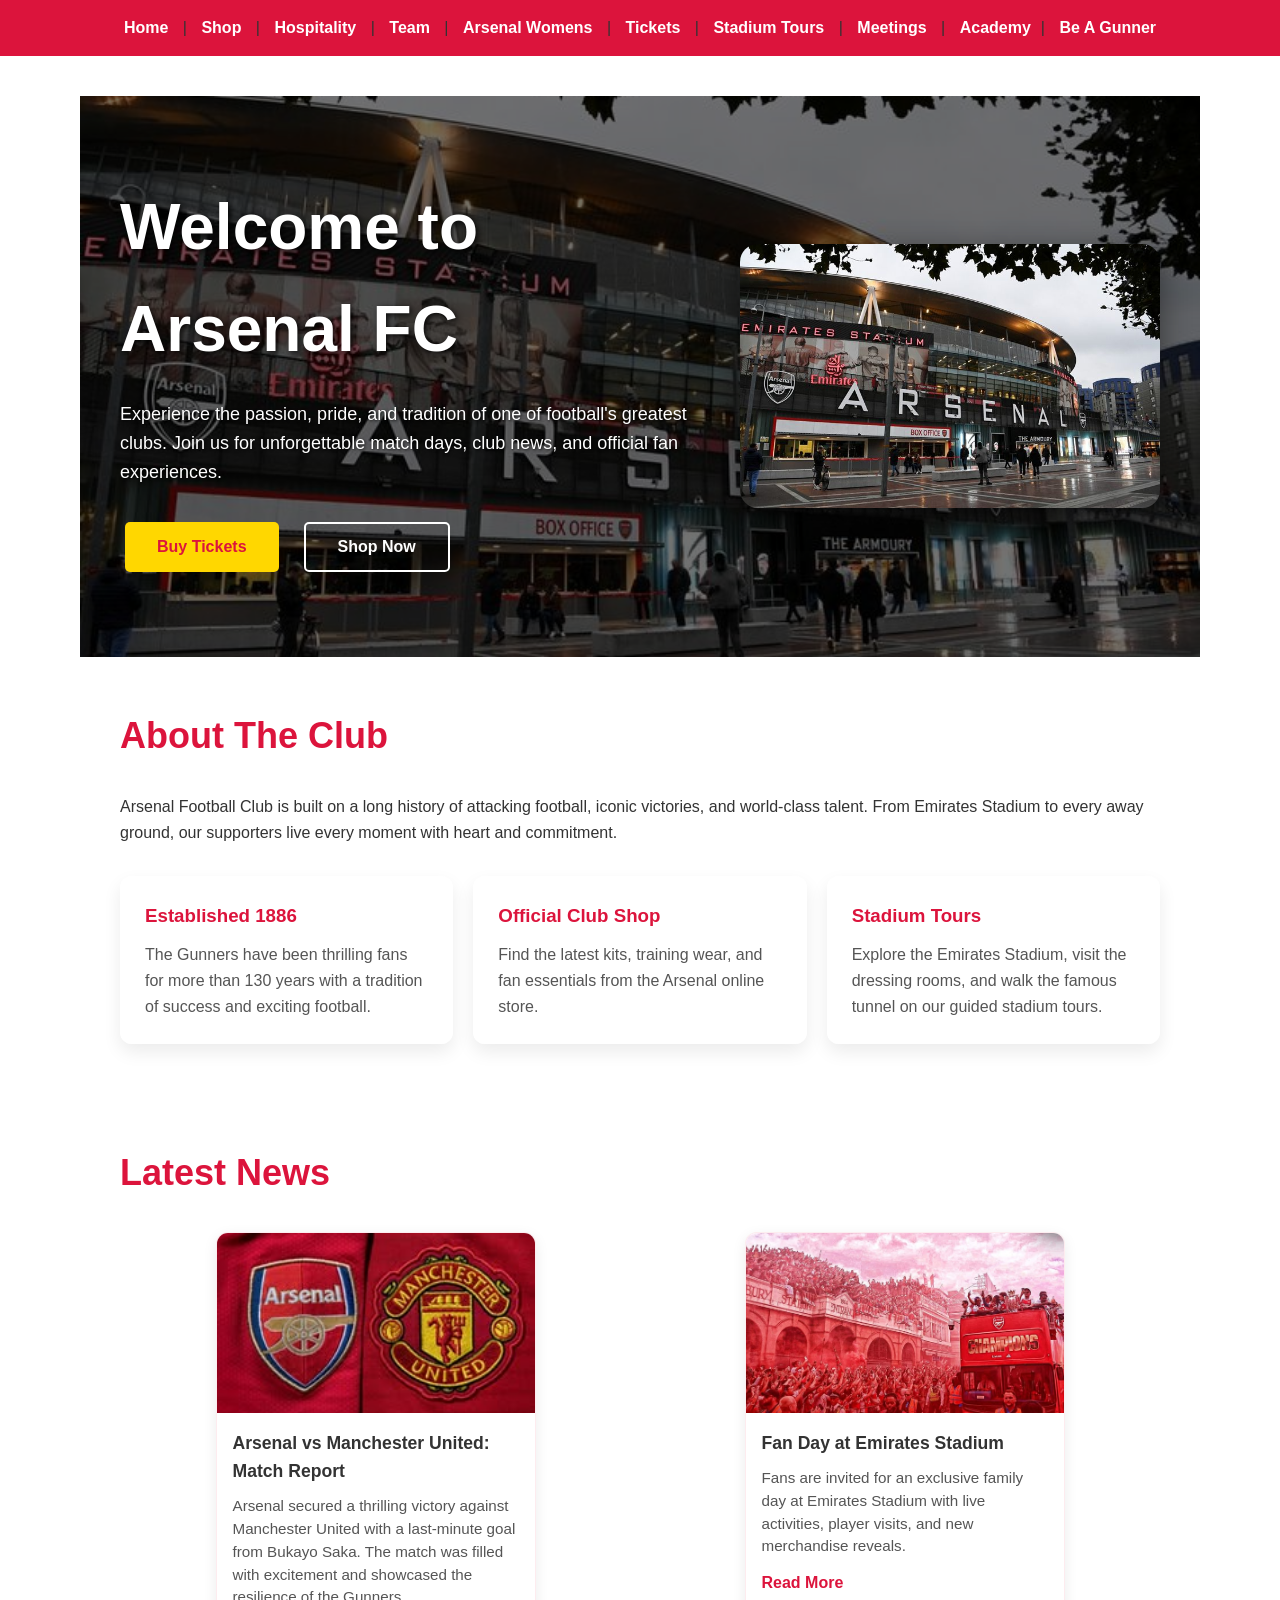
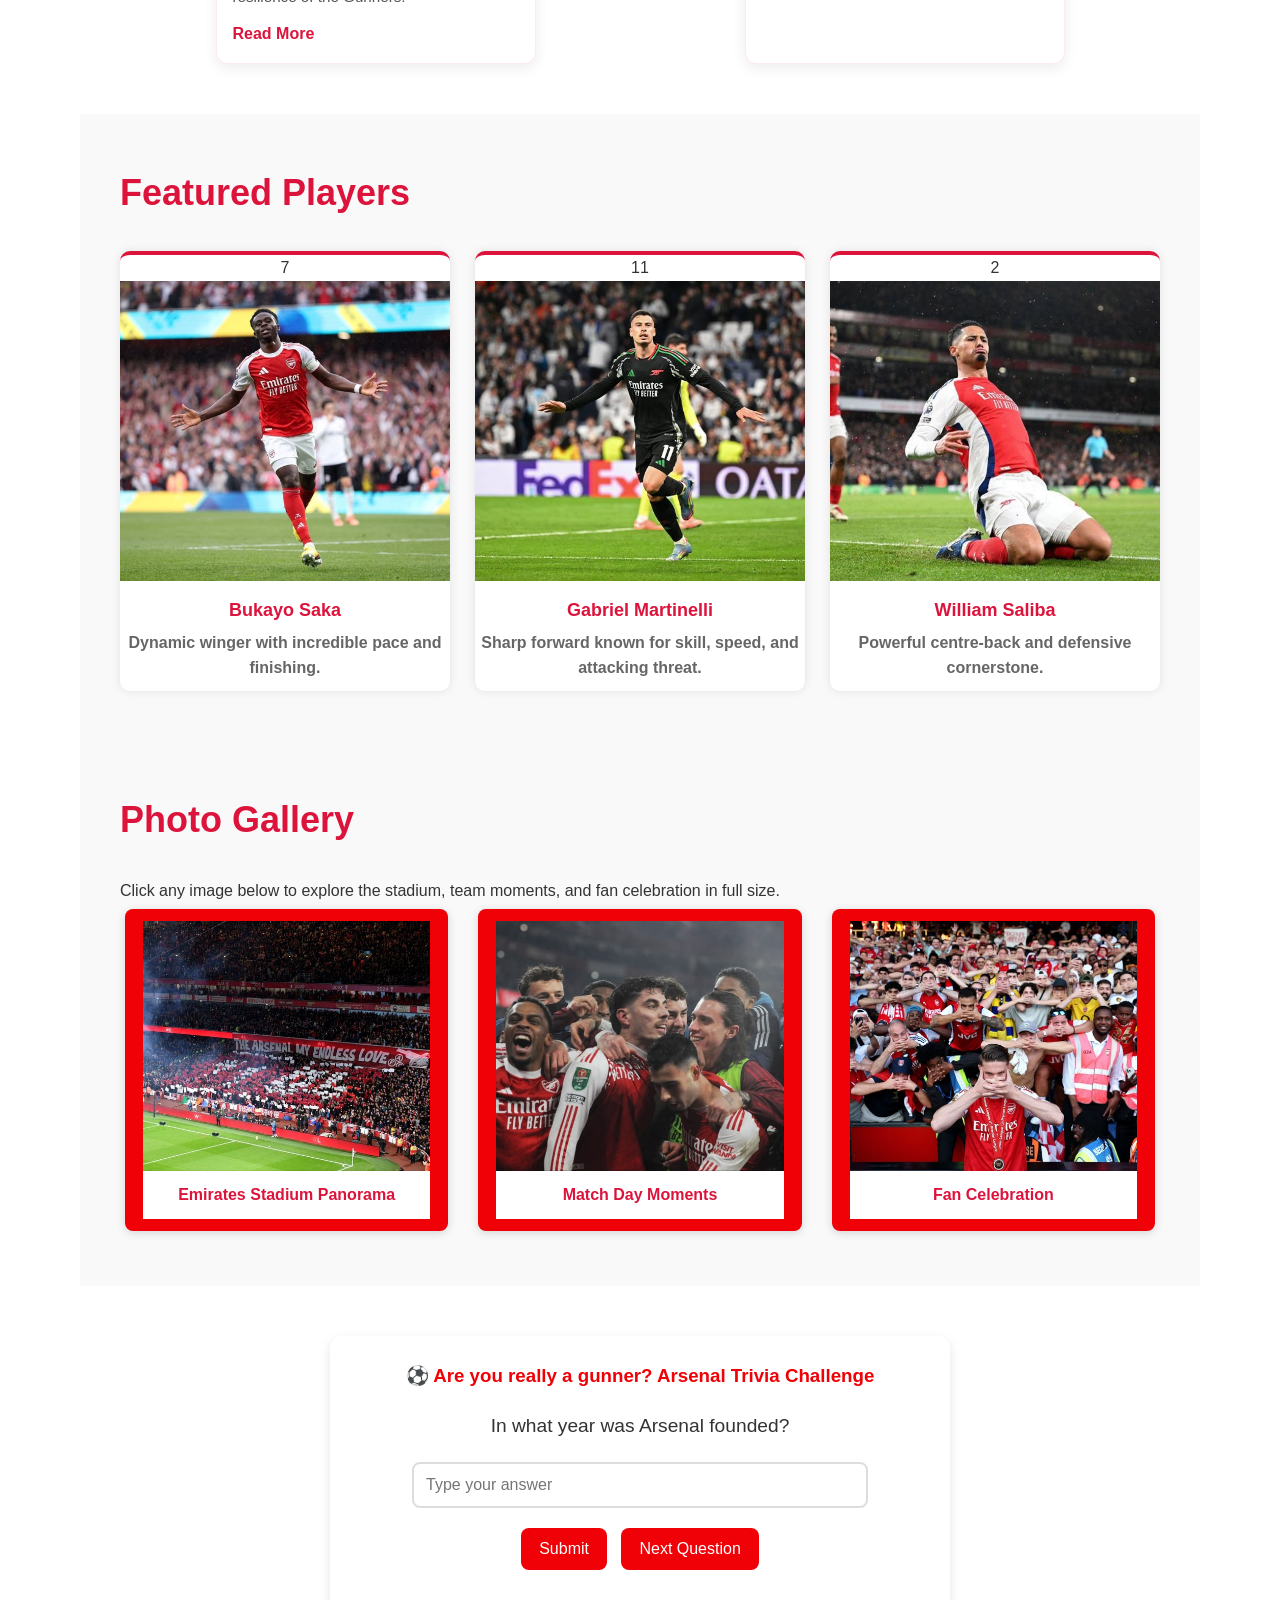
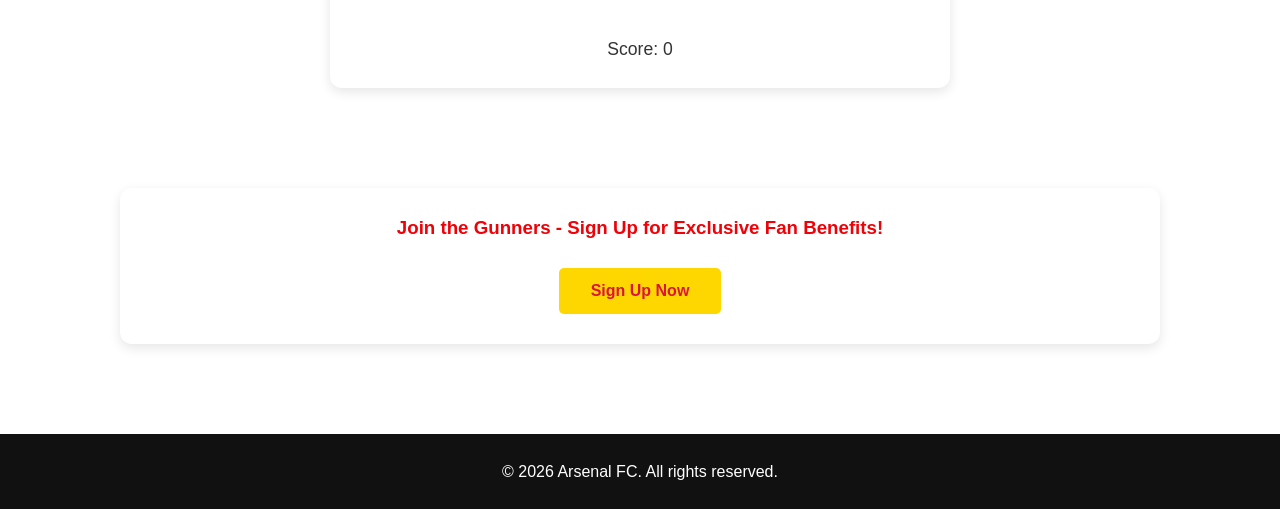
==== commit ef2bdde9: "fixings" ====
--- a/index.html
+++ b/index.html
@@ -144,7 +144,7 @@
   <div class="fan-card">
     <h3>Join the Gunners - Sign Up for Exclusive Fan Benefits!</h3>
     <button class="btn btn-primary"><a href="BeAGunner.html">Sign Up Now</a></button>
-// i was unable to put all the  code in one js file 
+
 <script>
 const trivia = [
     {
